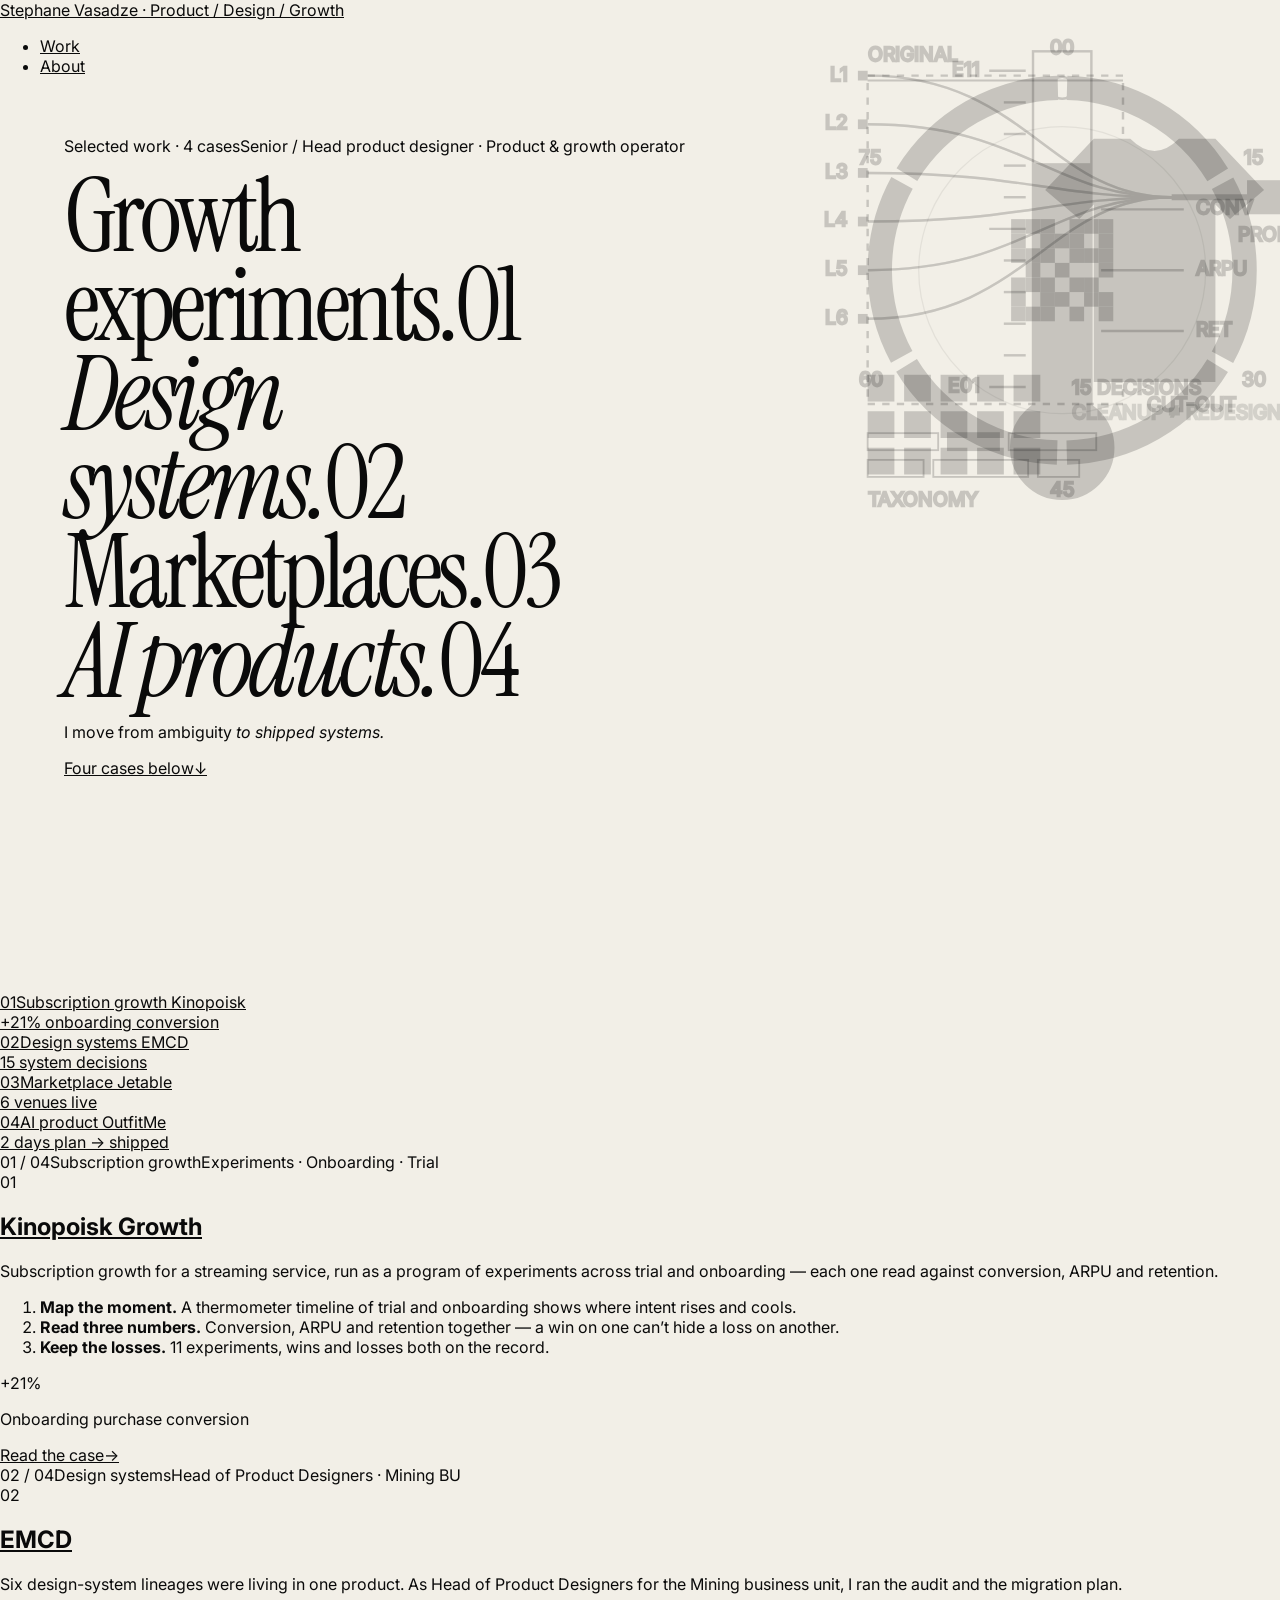
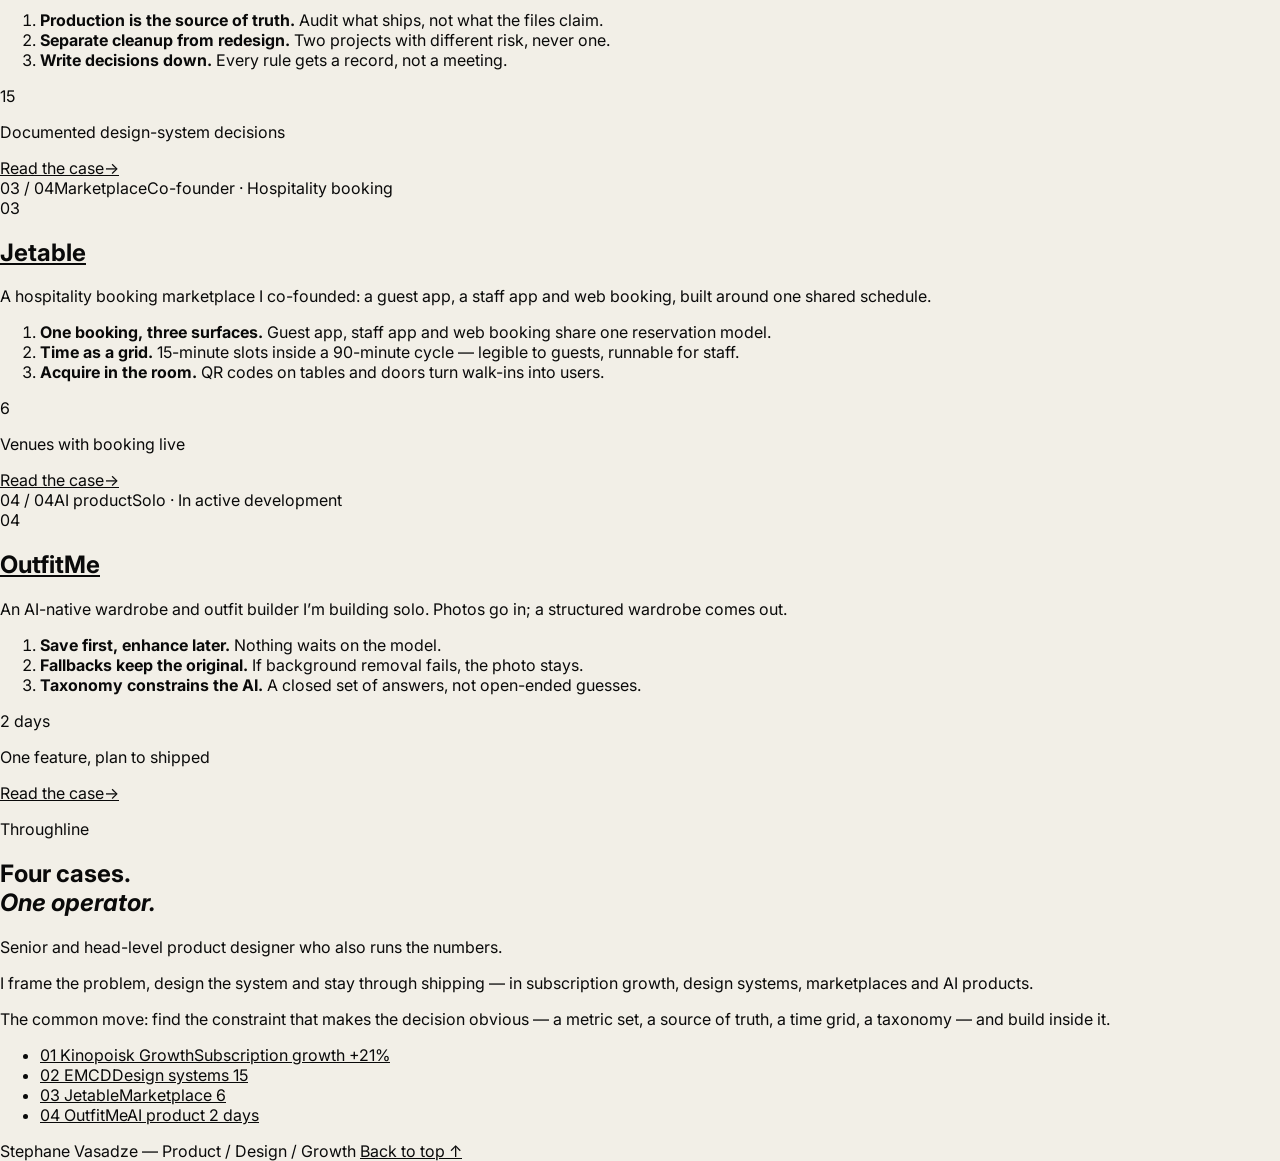
==== index.html @ c45b107f "Launch redesigned portfolio" ====
<!doctype html>
<html lang="en">
<head>
<meta charset="utf-8">
<meta name="viewport" content="width=device-width, initial-scale=1">
<title>Stephane Vasadze — Product / Design / Growth</title>
<meta name="description" content="Senior product designer and product/growth operator. Growth experiments, design systems, marketplaces and AI products.">
<meta name="theme-color" content="#F3EFE6">
<meta property="og:title" content="Stephane Vasadze — Product / Design / Growth">
<meta property="og:description" content="Senior product designer and product/growth operator. Growth experiments, design systems, marketplaces and AI products.">
<meta property="og:type" content="website">
<link rel="preconnect" href="https://fonts.googleapis.com">
<link rel="preconnect" href="https://fonts.gstatic.com" crossorigin>
<link rel="stylesheet" href="https://fonts.googleapis.com/css2?family=IBM+Plex+Mono:wght@400;500&family=Instrument+Serif:ital@0;1&family=Inter:wght@400;500;600&display=swap">
<link rel="stylesheet" href="styles.css">
<link rel="icon" href="data:image/svg+xml,%3Csvg xmlns='http://www.w3.org/2000/svg' viewBox='0 0 4 1'%3E%3Crect width='1' height='1' fill='%231D3AE8'/%3E%3Crect x='1' width='1' height='1' fill='%23C6FF3D'/%3E%3Crect x='2' width='1' height='1' fill='%23FF5A1F'/%3E%3Crect x='3' width='1' height='1' fill='%236B3BFF'/%3E%3C/svg%3E">
<script src="script.js" defer></script>
</head>
<body id="top">
<a class="skip" href="#main">Skip to content</a>
<header class="site-head">
  <div class="inner">
    <a class="site-head__name" href="index.html">Stephane Vasadze <span>· Product / Design / Growth</span></a>
    <nav aria-label="Primary">
      <ul>
        <li><a href="#work">Work</a></li>
        <li><a href="#about">About</a></li>
      </ul>
    </nav>
  </div>
</header>
<main id="main">
<section class="hero" aria-labelledby="manifesto">
  <div class="inner">
    <p class="hero__kicker mono"><span>Selected work · 4 cases</span><span>Senior / Head product designer · Product &amp; growth operator</span></p>
    <h1 class="manifesto" id="manifesto">
    <span>Growth experiments.<span class="m-idx t-kp" aria-hidden="true"><i class="sw"></i>01</span></span>
    <span><em>Design systems.</em><span class="m-idx t-emcd" aria-hidden="true"><i class="sw"></i>02</span></span>
    <span>Marketplaces.<span class="m-idx t-jet" aria-hidden="true"><i class="sw"></i>03</span></span>
    <span><em>AI products.</em><span class="m-idx t-om" aria-hidden="true"><i class="sw"></i>04</span></span>
    </h1>
    <div class="hero__foot">
      <p class="hero__support">I move from ambiguity <em>to shipped systems.</em></p>
      <a class="hero__jump mono" href="#work"><span>Four cases below</span><span class="arrow" aria-hidden="true">↓</span></a>
    </div>
  </div>
</section>

<nav class="strip" id="work" aria-label="Case index">
  <a class="t-kp" href="#kinopoisk-growth">
    <span class="strip__top mono"><span>01</span><span>Subscription growth</span></span>
    <span><span class="strip__name">Kinopoisk</span><span class="strip__out mono" style="display:block">+21% onboarding conversion</span></span>
  </a>
  <a class="t-emcd" href="#emcd">
    <span class="strip__top mono"><span>02</span><span>Design systems</span></span>
    <span><span class="strip__name">EMCD</span><span class="strip__out mono" style="display:block">15 system decisions</span></span>
  </a>
  <a class="t-jet" href="#jetable">
    <span class="strip__top mono"><span>03</span><span>Marketplace</span></span>
    <span><span class="strip__name">Jetable</span><span class="strip__out mono" style="display:block">6 venues live</span></span>
  </a>
  <a class="t-om" href="#outfitme">
    <span class="strip__top mono"><span>04</span><span>AI product</span></span>
    <span><span class="strip__name">OutfitMe</span><span class="strip__out mono" style="display:block">2 days plan → shipped</span></span>
  </a>
</nav>

<section class="chapter t-kp" id="kinopoisk-growth" aria-labelledby="kinopoisk-growth-title">
  <div class="inner">
    <div class="chapter__bar mono"><span>01 / 04</span><span>Subscription growth</span><span>Experiments · Onboarding · Trial</span></div>
    <div class="chapter__lead" data-reveal>
      <span class="chapter__index" aria-hidden="true">01</span>
      <h2 class="chapter__title" id="kinopoisk-growth-title"><a href="work/kinopoisk-growth/index.html">Kinopoisk Growth</a></h2>
      <p class="chapter__context">Subscription growth for a streaming service, run as a program of experiments across trial and onboarding — each one read against conversion, ARPU and retention.</p>
    </div>
    <div class="chapter__motif" data-motif>
<svg class="motif" viewBox="0 0 400 400" fill="none" stroke="currentColor" stroke-width="2" aria-hidden="true" focusable="false">
  <rect class="kp-level anim" x="176" y="112" width="48" height="200" fill="currentColor" stroke="none"/>
  <rect x="176" y="20" width="48" height="292"/>
  <circle cx="200" cy="346" r="42" fill="currentColor"/>
  <g><line x1="140" y1="296" x2="170" y2="296"/><line x1="152" y1="270" x2="170" y2="270"/><line x1="152" y1="244" x2="170" y2="244"/><line x1="152" y1="218" x2="170" y2="218"/><line x1="152" y1="192" x2="170" y2="192"/><line x1="140" y1="166" x2="170" y2="166"/><line x1="152" y1="140" x2="170" y2="140"/><line x1="152" y1="114" x2="170" y2="114"/><line x1="152" y1="88" x2="170" y2="88"/><line x1="152" y1="62" x2="170" y2="62"/><line x1="140" y1="36" x2="170" y2="36"/></g>
  <text x="132" y="300" text-anchor="end">E01</text>
  <text x="132" y="40" text-anchor="end">E11</text>
  <line x1="232" y1="150" x2="300" y2="150"/><text x="310" y="154">CONV</text>
  <line x1="232" y1="200" x2="300" y2="200"/><text x="310" y="204">ARPU</text>
  <line x1="232" y1="250" x2="300" y2="250"/><text x="310" y="254">RET</text>
</svg>
    </div>
    <ol class="chapter__principles" data-reveal aria-label="Decision principles">
          <li><span><strong>Map the moment.</strong> A thermometer timeline of trial and onboarding shows where intent rises and cools.</span></li>
          <li><span><strong>Read three numbers.</strong> Conversion, ARPU and retention together — a win on one can’t hide a loss on another.</span></li>
          <li><span><strong>Keep the losses.</strong> 11 experiments, wins and losses both on the record.</span></li>
    </ol>
    <div class="chapter__outcome" data-reveal>
      <p class="chapter__figure">+21%</p>
      <p class="chapter__figure-label mono">Onboarding purchase conversion</p>
      <a class="chapter__link" href="work/kinopoisk-growth/index.html" aria-label="Read the Kinopoisk Growth case"><span>Read the case</span><span class="arrow" aria-hidden="true">→</span></a>
    </div>
  </div>
</section>
<section class="chapter t-emcd chapter--flip" id="emcd" aria-labelledby="emcd-title">
  <div class="inner">
    <div class="chapter__bar mono"><span>02 / 04</span><span>Design systems</span><span>Head of Product Designers · Mining BU</span></div>
    <div class="chapter__lead" data-reveal>
      <span class="chapter__index" aria-hidden="true">02</span>
      <h2 class="chapter__title" id="emcd-title"><a href="work/emcd/index.html">EMCD</a></h2>
      <p class="chapter__context">Six design-system lineages were living in one product. As Head of Product Designers for the Mining business unit, I ran the audit and the migration plan.</p>
    </div>
    <div class="chapter__motif" data-motif>
<svg class="motif" viewBox="0 0 400 400" fill="none" stroke="currentColor" stroke-width="2" aria-hidden="true" focusable="false">
  <path d="M40 40 C 170 40, 190 140, 290 140" stroke-opacity="0.35"/><path d="M40 80 C 170 80, 190 140, 290 140" stroke-opacity="0.35"/><path d="M40 120 C 170 120, 190 140, 290 140" stroke-opacity="0.35"/><path d="M40 160 C 170 160, 190 140, 290 140" stroke-opacity="0.35"/><path d="M40 200 C 170 200, 190 140, 290 140" stroke-opacity="0.35"/><path d="M40 240 C 170 240, 190 140, 290 140" stroke-opacity="0.35"/>
  <path class="emcd-flow anim" d="M40 40 C 170 40, 190 140, 290 140"/><path class="emcd-flow anim" d="M40 80 C 170 80, 190 140, 290 140"/><path class="emcd-flow anim" d="M40 120 C 170 120, 190 140, 290 140"/><path class="emcd-flow anim" d="M40 160 C 170 160, 190 140, 290 140"/><path class="emcd-flow anim" d="M40 200 C 170 200, 190 140, 290 140"/><path class="emcd-flow anim" d="M40 240 C 170 240, 190 140, 290 140"/>
  <rect x="32" y="36" width="8" height="8" fill="currentColor" stroke="none"/><text x="24" y="44" text-anchor="end">L1</text><rect x="32" y="76" width="8" height="8" fill="currentColor" stroke="none"/><text x="24" y="84" text-anchor="end">L2</text><rect x="32" y="116" width="8" height="8" fill="currentColor" stroke="none"/><text x="24" y="124" text-anchor="end">L3</text><rect x="32" y="156" width="8" height="8" fill="currentColor" stroke="none"/><text x="24" y="164" text-anchor="end">L4</text><rect x="32" y="196" width="8" height="8" fill="currentColor" stroke="none"/><text x="24" y="204" text-anchor="end">L5</text><rect x="32" y="236" width="8" height="8" fill="currentColor" stroke="none"/><text x="24" y="244" text-anchor="end">L6</text>
  <line x1="290" y1="140" x2="352" y2="140" stroke-width="5"/>
  <rect x="352" y="126" width="28" height="28" fill="currentColor" stroke="none"/>
  <text x="366" y="176" text-anchor="middle">PROD</text>
  <g><rect x="40" y="286" width="22" height="22" fill="currentColor" stroke="none"/><rect x="70" y="286" width="22" height="22" fill="currentColor" stroke="none"/><rect x="100" y="286" width="22" height="22" fill="currentColor" stroke="none"/><rect x="130" y="286" width="22" height="22" fill="currentColor" stroke="none"/><rect x="160" y="286" width="22" height="22" fill="currentColor" stroke="none"/><rect x="40" y="316" width="22" height="22" fill="currentColor" stroke="none"/><rect x="70" y="316" width="22" height="22" fill="currentColor" stroke="none"/><rect x="100" y="316" width="22" height="22" fill="currentColor" stroke="none"/><rect x="130" y="316" width="22" height="22" fill="currentColor" stroke="none"/><rect x="160" y="316" width="22" height="22" fill="currentColor" stroke="none"/><rect x="40" y="346" width="22" height="22" fill="currentColor" stroke="none"/><rect x="70" y="346" width="22" height="22" fill="currentColor" stroke="none"/><rect x="100" y="346" width="22" height="22" fill="currentColor" stroke="none"/><rect x="130" y="346" width="22" height="22" fill="currentColor" stroke="none"/><rect x="160" y="346" width="22" height="22" fill="currentColor" stroke="none"/></g>
  <text x="208" y="302">15 DECISIONS</text>
  <text x="208" y="322" opacity="0.7">CLEANUP ≠ REDESIGN</text>
</svg>
    </div>
    <ol class="chapter__principles" data-reveal aria-label="Decision principles">
          <li><span><strong>Production is the source of truth.</strong> Audit what ships, not what the files claim.</span></li>
          <li><span><strong>Separate cleanup from redesign.</strong> Two projects with different risk, never one.</span></li>
          <li><span><strong>Write decisions down.</strong> Every rule gets a record, not a meeting.</span></li>
    </ol>
    <div class="chapter__outcome" data-reveal>
      <p class="chapter__figure">15</p>
      <p class="chapter__figure-label mono">Documented design-system decisions</p>
      <a class="chapter__link" href="work/emcd/index.html" aria-label="Read the EMCD case"><span>Read the case</span><span class="arrow" aria-hidden="true">→</span></a>
    </div>
  </div>
</section>
<section class="chapter t-jet" id="jetable" aria-labelledby="jetable-title">
  <div class="inner">
    <div class="chapter__bar mono"><span>03 / 04</span><span>Marketplace</span><span>Co-founder · Hospitality booking</span></div>
    <div class="chapter__lead" data-reveal>
      <span class="chapter__index" aria-hidden="true">03</span>
      <h2 class="chapter__title" id="jetable-title"><a href="work/jetable/index.html">Jetable</a></h2>
      <p class="chapter__context">A hospitality booking marketplace I co-founded: a guest app, a staff app and web booking, built around one shared schedule.</p>
    </div>
    <div class="chapter__motif" data-motif>
<svg class="motif" viewBox="0 0 400 400" fill="none" stroke="currentColor" stroke-width="2" aria-hidden="true" focusable="false">
  <circle cx="200" cy="200" r="150" stroke-width="20" stroke-dasharray="149.08 8" stroke-dashoffset="-4" transform="rotate(-90 200 200)"/>
  <circle cx="200" cy="200" r="118" stroke-opacity="0.35" stroke-width="1"/>
  <text x="200.0" y="22.0" text-anchor="middle">00</text><text x="357.6" y="113.0" text-anchor="middle">15</text><text x="357.6" y="295.0" text-anchor="middle">30</text><text x="200.0" y="386.0" text-anchor="middle">45</text><text x="42.4" y="295.0" text-anchor="middle">60</text><text x="42.4" y="113.0" text-anchor="middle">75</text>
  <g fill="currentColor" stroke="none"><rect x="158" y="158" width="12" height="12"/><rect x="170" y="158" width="12" height="12"/><rect x="182" y="158" width="12" height="12"/><rect x="206" y="158" width="12" height="12"/><rect x="218" y="158" width="12" height="12"/><rect x="230" y="158" width="12" height="12"/><rect x="158" y="170" width="12" height="12"/><rect x="182" y="170" width="12" height="12"/><rect x="194" y="170" width="12" height="12"/><rect x="206" y="170" width="12" height="12"/><rect x="230" y="170" width="12" height="12"/><rect x="158" y="182" width="12" height="12"/><rect x="170" y="182" width="12" height="12"/><rect x="182" y="182" width="12" height="12"/><rect x="206" y="182" width="12" height="12"/><rect x="218" y="182" width="12" height="12"/><rect x="230" y="182" width="12" height="12"/><rect x="170" y="194" width="12" height="12"/><rect x="194" y="194" width="12" height="12"/><rect x="230" y="194" width="12" height="12"/><rect x="158" y="206" width="12" height="12"/><rect x="170" y="206" width="12" height="12"/><rect x="182" y="206" width="12" height="12"/><rect x="206" y="206" width="12" height="12"/><rect x="218" y="206" width="12" height="12"/><rect x="158" y="218" width="12" height="12"/><rect x="182" y="218" width="12" height="12"/><rect x="194" y="218" width="12" height="12"/><rect x="218" y="218" width="12" height="12"/><rect x="230" y="218" width="12" height="12"/><rect x="158" y="230" width="12" height="12"/><rect x="170" y="230" width="12" height="12"/><rect x="182" y="230" width="12" height="12"/><rect x="206" y="230" width="12" height="12"/><rect x="230" y="230" width="12" height="12"/></g>
  <g class="jet-orbit anim"><circle cx="200" cy="50" r="9" class="paper-fill" stroke="currentColor" stroke-width="2"/></g>
</svg>
    </div>
    <ol class="chapter__principles" data-reveal aria-label="Decision principles">
          <li><span><strong>One booking, three surfaces.</strong> Guest app, staff app and web booking share one reservation model.</span></li>
          <li><span><strong>Time as a grid.</strong> 15-minute slots inside a 90-minute cycle — legible to guests, runnable for staff.</span></li>
          <li><span><strong>Acquire in the room.</strong> QR codes on tables and doors turn walk-ins into users.</span></li>
    </ol>
    <div class="chapter__outcome" data-reveal>
      <p class="chapter__figure">6</p>
      <p class="chapter__figure-label mono">Venues with booking live</p>
      <a class="chapter__link" href="work/jetable/index.html" aria-label="Read the Jetable case"><span>Read the case</span><span class="arrow" aria-hidden="true">→</span></a>
    </div>
  </div>
</section>
<section class="chapter t-om chapter--flip" id="outfitme" aria-labelledby="outfitme-title">
  <div class="inner">
    <div class="chapter__bar mono"><span>04 / 04</span><span>AI product</span><span>Solo · In active development</span></div>
    <div class="chapter__lead" data-reveal>
      <span class="chapter__index" aria-hidden="true">04</span>
      <h2 class="chapter__title" id="outfitme-title"><a href="work/outfitme/index.html">OutfitMe</a></h2>
      <p class="chapter__context">An AI-native wardrobe and outfit builder I’m building solo. Photos go in; a structured wardrobe comes out.</p>
    </div>
    <div class="chapter__motif" data-motif>
<svg class="motif" viewBox="0 0 400 400" fill="none" stroke="currentColor" stroke-width="2" aria-hidden="true" focusable="false">
  <text x="40" y="28">ORIGINAL</text>
  <rect x="40" y="40" width="210" height="270" stroke-dasharray="6 6"/>
  <line class="om-scan anim" x1="40" y1="44" x2="250" y2="44" stroke-width="1.5"/>
  <path d="M40 0 L70 0 Q90 20 110 0 L140 0 L180 42 L152 66 L140 54 L140 200 L40 200 L40 54 L28 66 L0 42 Z" transform="translate(186 92)" fill="currentColor" stroke="none"/>
  <text x="270" y="316">CUT-OUT</text>
  <g stroke-width="1.5">
    <rect x="40" y="334" width="58" height="14"/><rect x="106" y="334" width="42" height="14" fill="currentColor"/><rect x="156" y="334" width="72" height="14"/>
    <rect x="40" y="356" width="46" height="14"/><rect x="94" y="356" width="78" height="14"/><rect x="180" y="356" width="34" height="14"/>
  </g>
  <text x="40" y="394">TAXONOMY</text>
</svg>
    </div>
    <ol class="chapter__principles" data-reveal aria-label="Decision principles">
          <li><span><strong>Save first, enhance later.</strong> Nothing waits on the model.</span></li>
          <li><span><strong>Fallbacks keep the original.</strong> If background removal fails, the photo stays.</span></li>
          <li><span><strong>Taxonomy constrains the AI.</strong> A closed set of answers, not open-ended guesses.</span></li>
    </ol>
    <div class="chapter__outcome" data-reveal>
      <p class="chapter__figure">2 days</p>
      <p class="chapter__figure-label mono">One feature, plan to shipped</p>
      <a class="chapter__link" href="work/outfitme/index.html" aria-label="Read the OutfitMe case"><span>Read the case</span><span class="arrow" aria-hidden="true">→</span></a>
    </div>
  </div>
</section>

<section class="closing" id="about" aria-labelledby="closing-title">
  <div class="inner">
    <p class="closing__kicker mono">Throughline</p>
    <h2 class="closing__title" id="closing-title" data-reveal>Four cases.<br><em>One operator.</em></h2>
    <div class="closing__text" data-reveal>
      <p class="lead-in">Senior and head-level product designer who also runs the numbers.</p>
      <p>I frame the problem, design the system and stay through shipping — in subscription growth, design systems, marketplaces and AI products.</p>
      <p>The common move: find the constraint that makes the decision obvious — a metric set, a source of truth, a time grid, a taxonomy — and build inside it.</p>
    </div>
    <ul class="closing__list" data-reveal aria-label="All cases">
      <li><a href="work/kinopoisk-growth/index.html">
        <span class="num mono">01</span>
        <span><span class="name t-kp"><i class="sw" aria-hidden="true"></i><span>Kinopoisk Growth</span></span><span class="kind mono">Subscription growth</span></span>
        <span class="res">+21%</span>
      </a></li>
      <li><a href="work/emcd/index.html">
        <span class="num mono">02</span>
        <span><span class="name t-emcd"><i class="sw" aria-hidden="true"></i><span>EMCD</span></span><span class="kind mono">Design systems</span></span>
        <span class="res">15</span>
      </a></li>
      <li><a href="work/jetable/index.html">
        <span class="num mono">03</span>
        <span><span class="name t-jet"><i class="sw" aria-hidden="true"></i><span>Jetable</span></span><span class="kind mono">Marketplace</span></span>
        <span class="res">6</span>
      </a></li>
      <li><a href="work/outfitme/index.html">
        <span class="num mono">04</span>
        <span><span class="name t-om"><i class="sw" aria-hidden="true"></i><span>OutfitMe</span></span><span class="kind mono">AI product</span></span>
        <span class="res">2 days</span>
      </a></li>
    </ul>
  </div>
</section>
</main>
<footer class="site-foot">
  <div class="inner mono">
    <span>Stephane Vasadze — Product / Design / Growth</span>
    <a href="#top">Back to top ↑</a>
  </div>
</footer>
</body>
</html>
---- styles.css ----
:root{
  --paper:#f2efe7;--ink:#0a0a0a;--mono:"IBM Plex Mono",monospace;--sans:Inter,system-ui,sans-serif;--serif:"Instrument Serif",Georgia,serif;
  --kino:#1d3ae8;--kinoInk:#eef1ff;--emcd:#c6ff3d;--emcdInk:#0d1400;--jet:#ff5a1f;--jetInk:#2a0d00;--out:#6b3bff;--outInk:#f1ebff;
}
*{box-sizing:border-box}
html{scroll-behavior:smooth;background:var(--paper)}
body{margin:0;background:var(--paper);color:var(--ink);font-family:var(--sans);overflow-x:hidden}
a{color:inherit}
.skip{position:fixed;left:12px;top:12px;transform:translateY(-200%);background:#000;color:#fff;padding:12px 16px;z-index:99}
.skip:focus{transform:none}
.hero{min-height:100svh;padding:28px clamp(20px,5vw,76px) 34px;display:flex;flex-direction:column;justify-content:space-between}
.eyebrow,.kicker,.meta,.case-no,.section-label{font:500 12px/1.2 var(--mono);letter-spacing:.08em;text-transform:uppercase}
.hero h1{font:400 clamp(52px,8vw,138px)/.87 var(--serif);letter-spacing:-.045em;max-width:11ch;margin:0}
.hero-sub{font-size:clamp(18px,1.8vw,26px);max-width:28ch;line-height:1.25}
.index-strip{display:grid;grid-template-columns:repeat(4,1fr);border-top:1px solid #111;border-bottom:1px solid #111}
.index-strip a{padding:14px 12px;text-decoration:none;border-right:1px solid #111;transition:transform .2s ease}
.index-strip a:last-child{border-right:0}.index-strip a:hover{transform:translateY(-4px)}
.case-chapter{min-height:92svh;padding:clamp(24px,6vw,84px);position:relative;display:flex;align-items:flex-end;overflow:hidden}
.case-copy{position:relative;z-index:2;max-width:1180px;width:100%}
.case-title{font:400 clamp(48px,7vw,116px)/.9 var(--serif);letter-spacing:-.04em;max-width:13ch;margin:14px 0 22px}
.case-stand{font-size:clamp(18px,1.5vw,24px);line-height:1.4;max-width:42ch;margin:0 0 34px}
.case-grid{display:grid;grid-template-columns:1.35fr .65fr;gap:clamp(24px,5vw,72px);align-items:end}
.decisions{display:grid;gap:14px}.decision{border-top:1px solid currentColor;padding-top:10px}.decision b{display:block;font-size:18px;margin-bottom:4px}.decision span{font-size:15px;line-height:1.45}
.metric{font:400 clamp(72px,11vw,180px)/.8 var(--serif);letter-spacing:-.04em;text-align:right}.metric-label{font:500 12px/1.25 var(--mono);text-transform:uppercase;text-align:right;margin-top:12px}
.chapter-link{display:inline-block;margin-top:34px;font:500 13px/1 var(--mono);text-transform:uppercase;text-decoration:none;border-bottom:1px solid currentColor;padding-bottom:5px}
.kino{background:var(--kino);color:var(--kinoInk)}.emcd{background:var(--emcd);color:var(--emcdInk)}.jetable{background:var(--jet);color:var(--jetInk)}.outfitme{background:var(--out);color:var(--outInk)}
.motif{position:absolute;right:-2vw;top:3vh;width:min(38vw,560px);opacity:.18;pointer-events:none}
.motif svg{width:100%;height:auto;display:block}
.close{min-height:78svh;padding:clamp(28px,7vw,100px);display:flex;flex-direction:column;justify-content:center;gap:28px}
.close h2{font:400 clamp(54px,7vw,112px)/.9 var(--serif);margin:0;max-width:8ch}.close p{font-size:clamp(18px,1.5vw,24px);max-width:36ch;line-height:1.4}
.case-hero{min-height:88svh;padding:clamp(26px,6vw,84px);display:flex;align-items:flex-end;position:relative;overflow:hidden}
.case-hero h1{font:400 clamp(52px,8vw,126px)/.9 var(--serif);letter-spacing:-.04em;max-width:12ch;margin:14px 0 20px}
.case-hero p{font-size:clamp(18px,1.5vw,24px);line-height:1.4;max-width:40ch}.case-hero .metric{margin-top:34px;text-align:left}
.case-main{max-width:1280px;margin:auto;padding:clamp(52px,8vw,110px) clamp(20px,6vw,84px)}
.case-section{padding:clamp(40px,6vw,72px) 0;border-top:1px solid #d0cdc5}
.case-section h2{font:400 clamp(38px,5vw,76px)/.95 var(--serif);margin:8px 0 24px;max-width:12ch}
.case-section p{font-size:clamp(17px,1.25vw,21px);line-height:1.55;max-width:62ch}
.case-decisions{display:grid;grid-template-columns:repeat(2,1fr);gap:26px 48px}.case-decisions article{border-top:1px solid #111;padding-top:14px}
.case-decisions h3{font:400 clamp(24px,2.2vw,34px)/1.05 var(--serif);margin:0 0 10px}.case-decisions p{font-size:16px}
.evidence{min-height:360px;border:1px solid #bdb9af;display:grid;place-items:center;position:relative;overflow:hidden;background:#ece9df}
.evidence svg{width:min(72%,720px);height:auto}.evidence-caption{font:500 11px/1.3 var(--mono);text-transform:uppercase;position:absolute;left:14px;bottom:12px}
.next-case{display:block;padding:clamp(56px,10vw,110px) clamp(22px,6vw,84px);text-decoration:none}.next-case span{font:500 12px var(--mono);text-transform:uppercase}.next-case strong{display:block;font:400 clamp(46px,7vw,100px)/.9 var(--serif);margin-top:14px}
.reveal{opacity:1;transform:none}.js .reveal{opacity:0;transform:translateY(18px);transition:opacity .55s ease,transform .55s ease}.js .reveal.is-in{opacity:1;transform:none}
a:focus-visible,button:focus-visible{outline:3px solid currentColor;outline-offset:4px}
@media(max-width:767px){
  .hero{min-height:92svh}.hero h1{font-size:clamp(52px,16vw,82px)}
  .index-strip{grid-template-columns:1fr 1fr}.index-strip a:nth-child(2){border-right:0}
  .case-chapter{min-height:auto;padding:72px 20px 48px;align-items:flex-start}
  .case-title{font-size:clamp(46px,14vw,70px)}.case-grid{grid-template-columns:1fr}.metric,.metric-label{text-align:left}
  .motif{position:relative;right:auto;top:auto;width:70vw;height:120px;opacity:.13;margin-left:auto;margin-bottom:18px}.motif svg{max-height:140px}
  .case-decisions{grid-template-columns:1fr}.case-hero{min-height:80svh;padding:54px 20px 34px}.case-hero h1{font-size:clamp(48px,15vw,76px)}
}
@media(prefers-reduced-motion:reduce){html{scroll-behavior:auto}.js .reveal{opacity:1;transform:none;transition:none}.index-strip a{transition:none}}
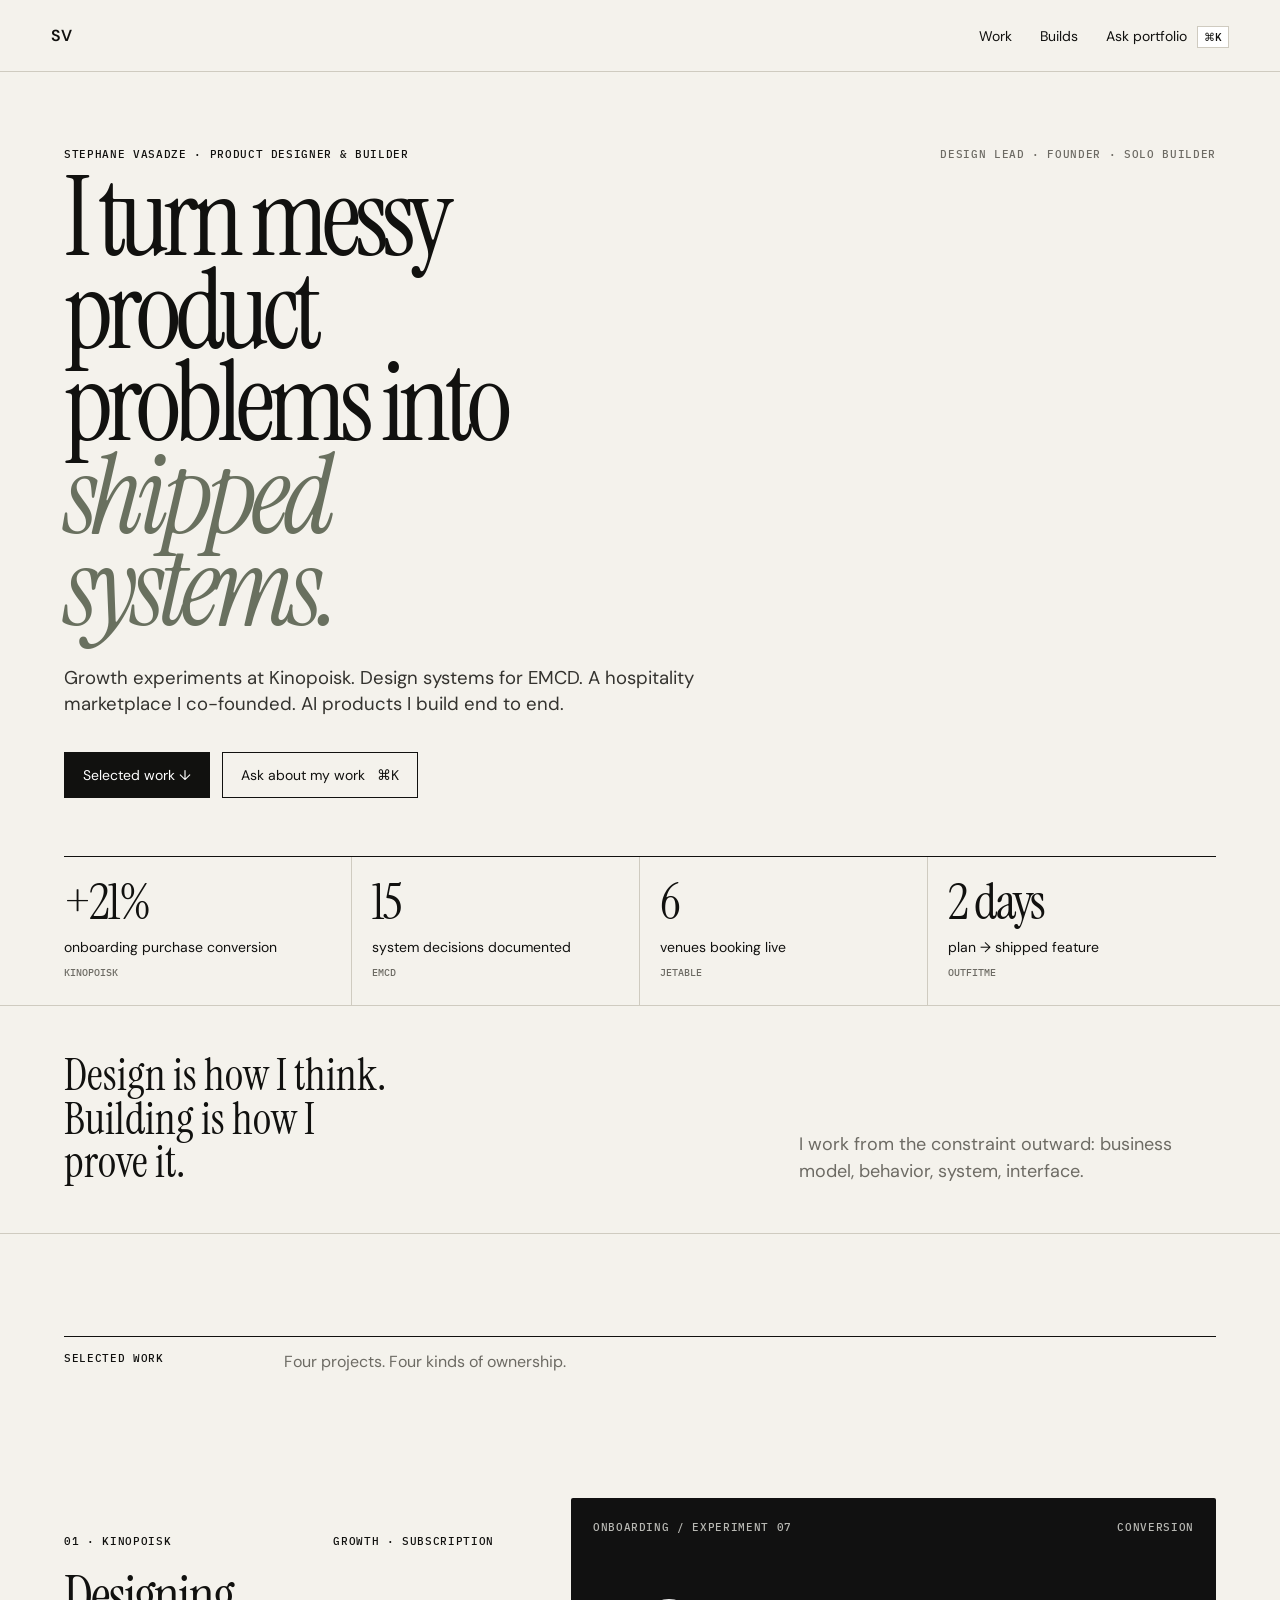
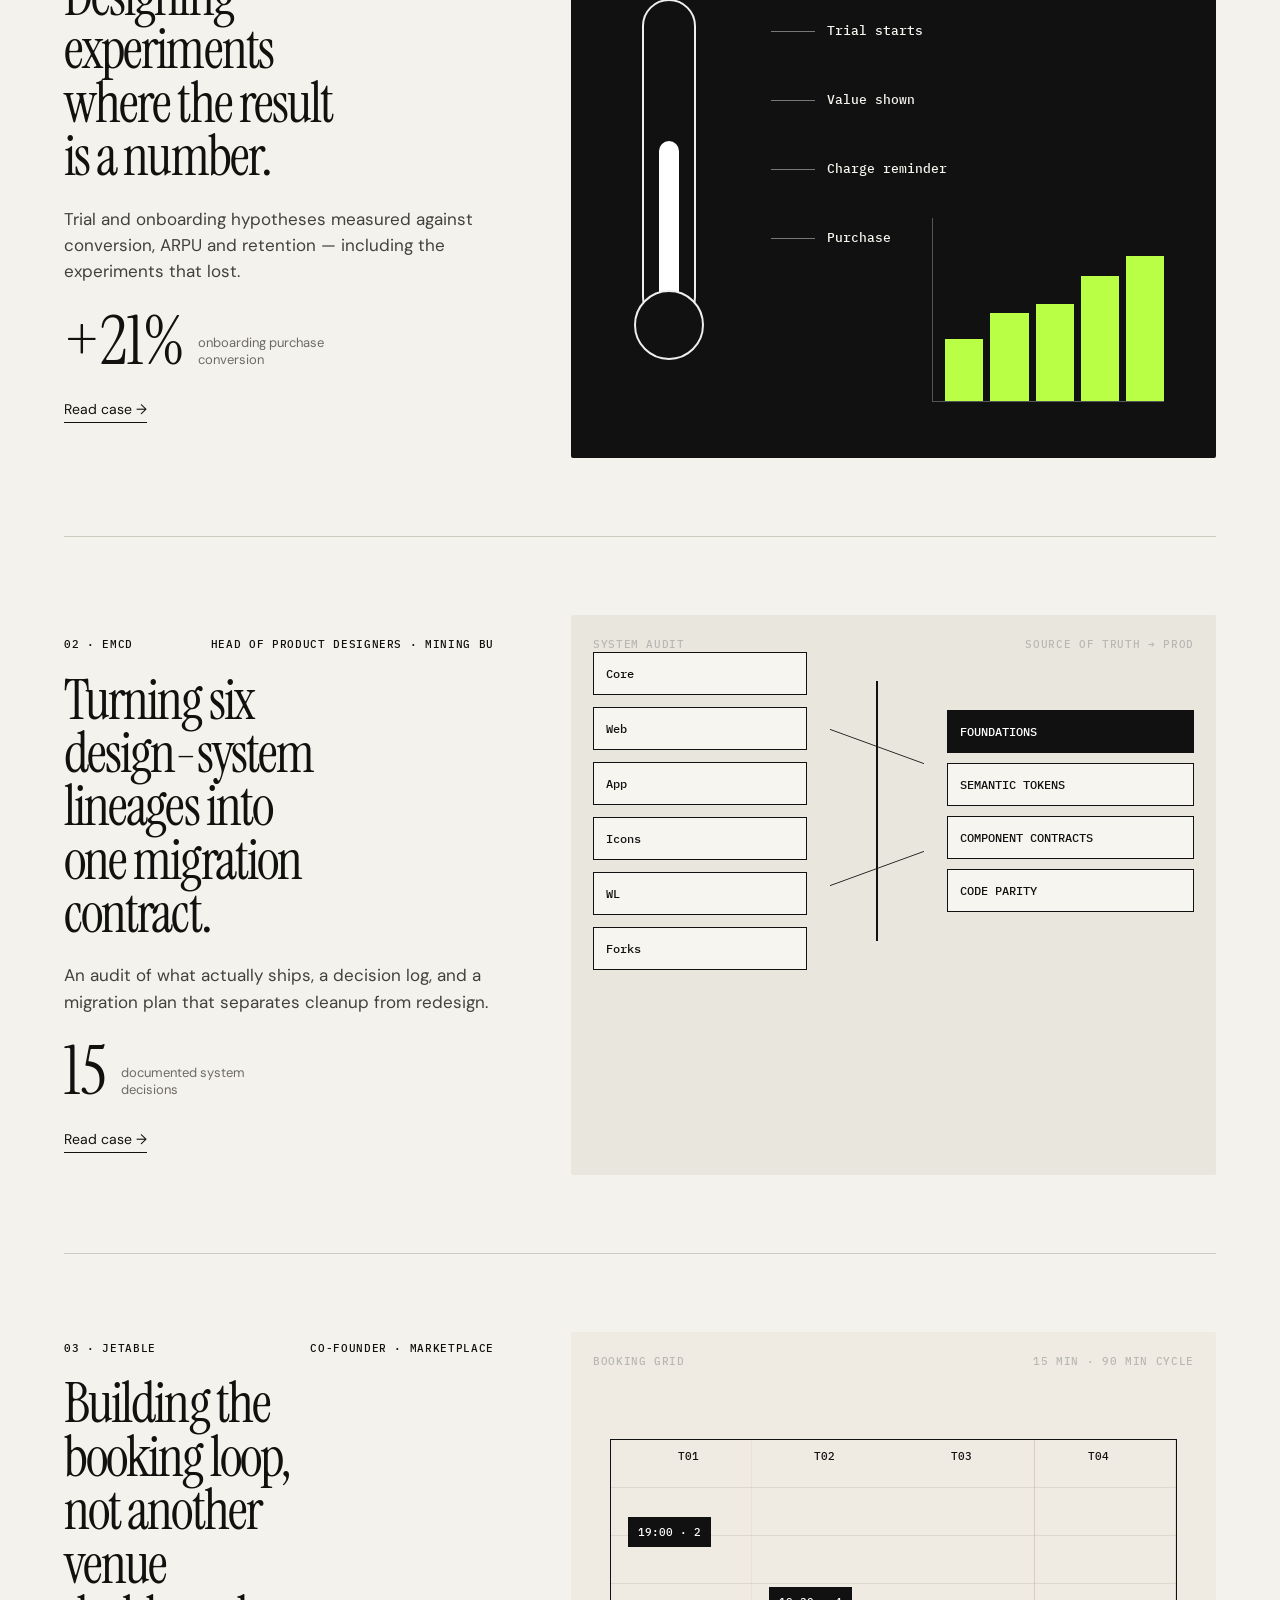
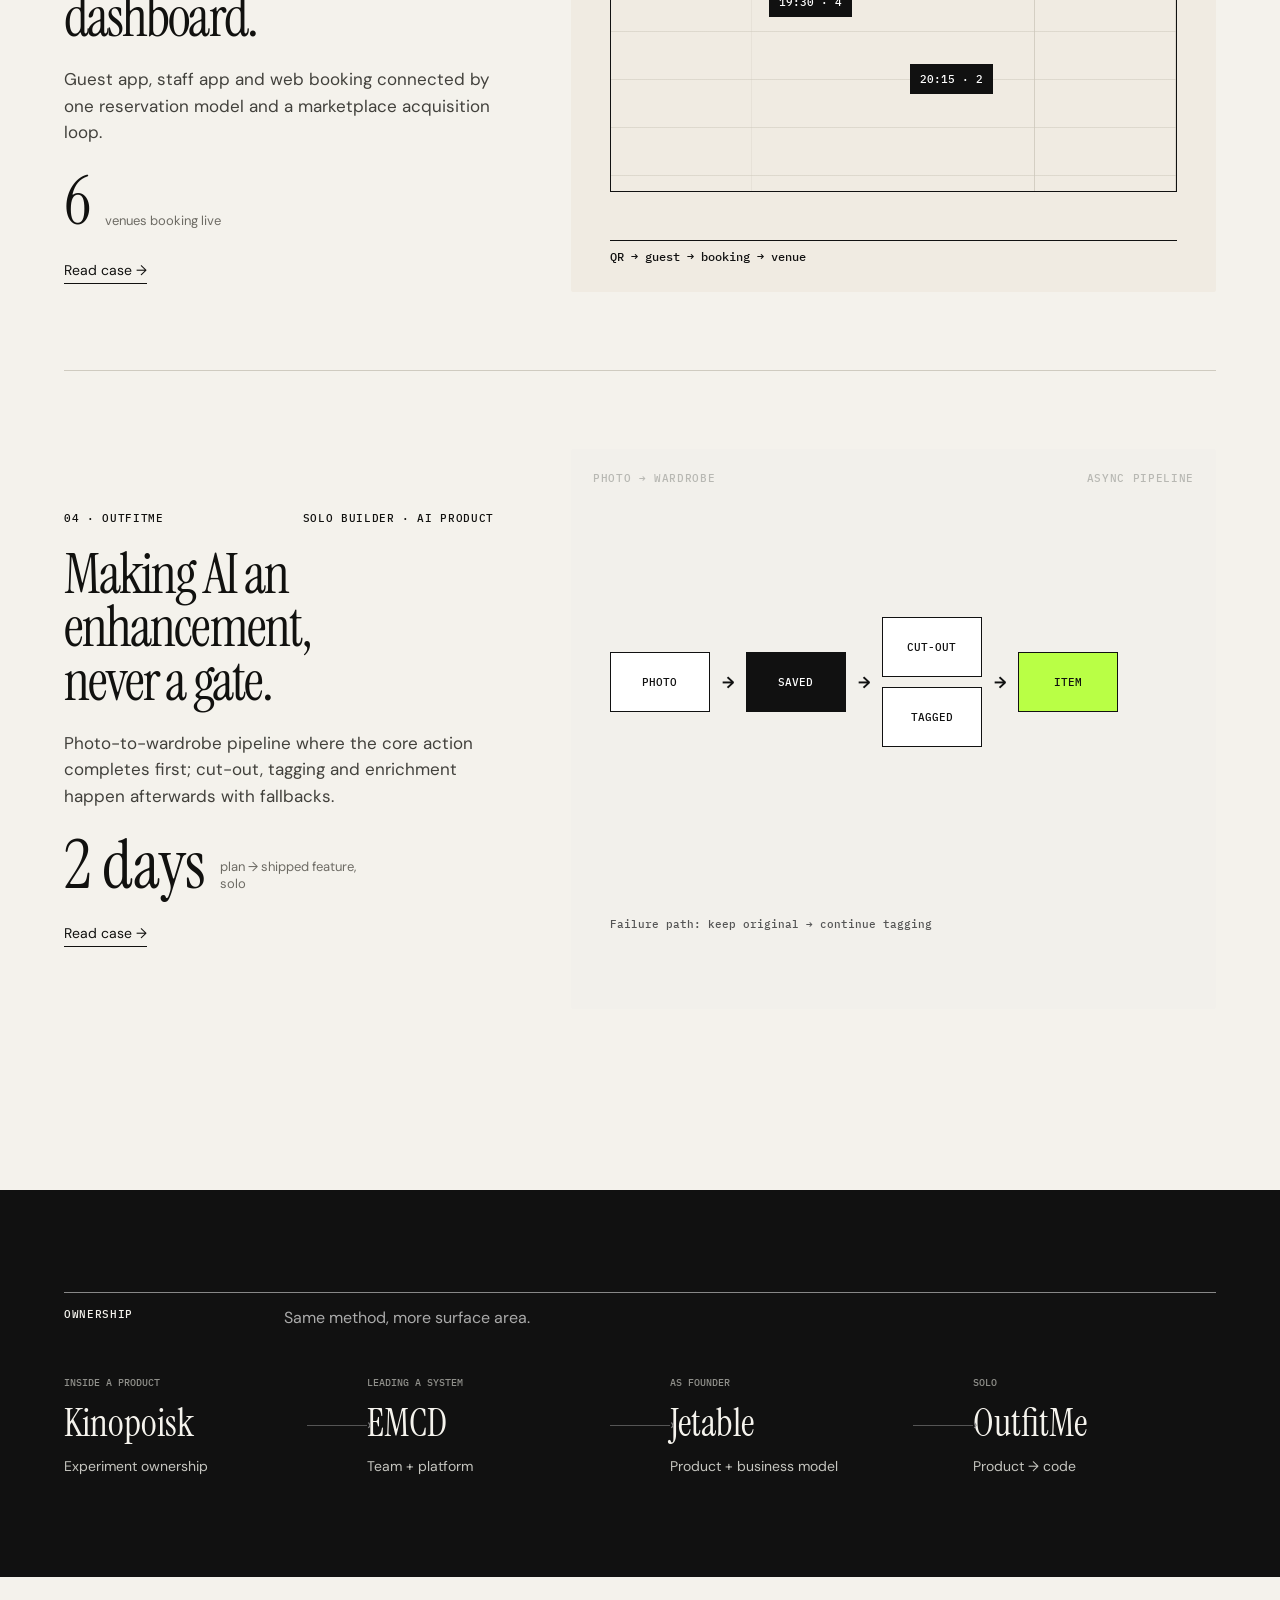
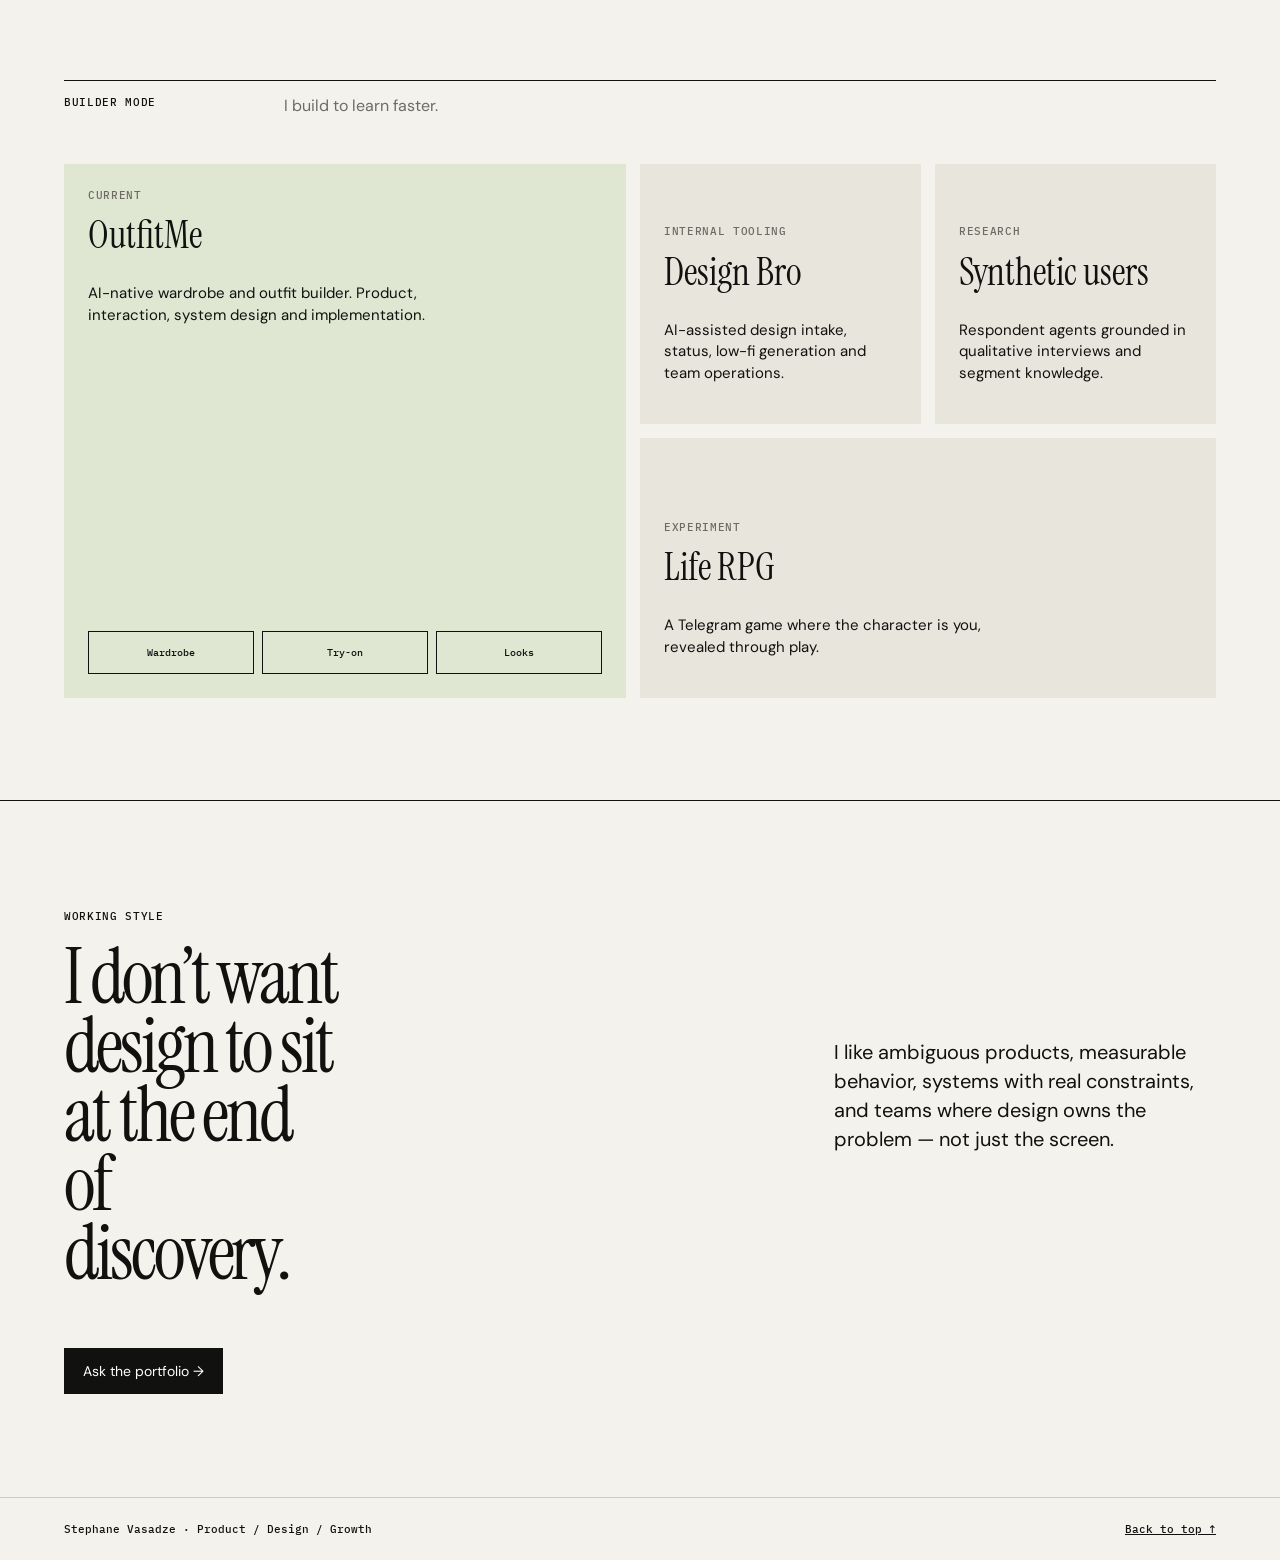
==== commit 8378f90e: "Redesign around operator proof and interactive portfolio" ====
--- a/index.html
+++ b/index.html
@@ -1,239 +1,40 @@
 <!doctype html>
 <html lang="en">
 <head>
-<meta charset="utf-8">
-<meta name="viewport" content="width=device-width, initial-scale=1">
-<title>Stephane Vasadze — Product / Design / Growth</title>
-<meta name="description" content="Senior product designer and product/growth operator. Growth experiments, design systems, marketplaces and AI products.">
-<meta name="theme-color" content="#F3EFE6">
-<meta property="og:title" content="Stephane Vasadze — Product / Design / Growth">
-<meta property="og:description" content="Senior product designer and product/growth operator. Growth experiments, design systems, marketplaces and AI products.">
-<meta property="og:type" content="website">
-<link rel="preconnect" href="https://fonts.googleapis.com">
-<link rel="preconnect" href="https://fonts.gstatic.com" crossorigin>
-<link rel="stylesheet" href="https://fonts.googleapis.com/css2?family=IBM+Plex+Mono:wght@400;500&family=Instrument+Serif:ital@0;1&family=Inter:wght@400;500;600&display=swap">
-<link rel="stylesheet" href="styles.css">
-<link rel="icon" href="data:image/svg+xml,%3Csvg xmlns='http://www.w3.org/2000/svg' viewBox='0 0 4 1'%3E%3Crect width='1' height='1' fill='%231D3AE8'/%3E%3Crect x='1' width='1' height='1' fill='%23C6FF3D'/%3E%3Crect x='2' width='1' height='1' fill='%23FF5A1F'/%3E%3Crect x='3' width='1' height='1' fill='%236B3BFF'/%3E%3C/svg%3E">
-<script src="script.js" defer></script>
-</head>
-<body id="top">
-<a class="skip" href="#main">Skip to content</a>
-<header class="site-head">
-  <div class="inner">
-    <a class="site-head__name" href="index.html">Stephane Vasadze <span>· Product / Design / Growth</span></a>
-    <nav aria-label="Primary">
-      <ul>
-        <li><a href="#work">Work</a></li>
-        <li><a href="#about">About</a></li>
-      </ul>
-    </nav>
-  </div>
-</header>
-<main id="main">
-<section class="hero" aria-labelledby="manifesto">
-  <div class="inner">
-    <p class="hero__kicker mono"><span>Selected work · 4 cases</span><span>Senior / Head product designer · Product &amp; growth operator</span></p>
-    <h1 class="manifesto" id="manifesto">
-    <span>Growth experiments.<span class="m-idx t-kp" aria-hidden="true"><i class="sw"></i>01</span></span>
-    <span><em>Design systems.</em><span class="m-idx t-emcd" aria-hidden="true"><i class="sw"></i>02</span></span>
-    <span>Marketplaces.<span class="m-idx t-jet" aria-hidden="true"><i class="sw"></i>03</span></span>
-    <span><em>AI products.</em><span class="m-idx t-om" aria-hidden="true"><i class="sw"></i>04</span></span>
-    </h1>
-    <div class="hero__foot">
-      <p class="hero__support">I move from ambiguity <em>to shipped systems.</em></p>
-      <a class="hero__jump mono" href="#work"><span>Four cases below</span><span class="arrow" aria-hidden="true">↓</span></a>
-    </div>
-  </div>
-</section>
-
-<nav class="strip" id="work" aria-label="Case index">
-  <a class="t-kp" href="#kinopoisk-growth">
-    <span class="strip__top mono"><span>01</span><span>Subscription growth</span></span>
-    <span><span class="strip__name">Kinopoisk</span><span class="strip__out mono" style="display:block">+21% onboarding conversion</span></span>
-  </a>
-  <a class="t-emcd" href="#emcd">
-    <span class="strip__top mono"><span>02</span><span>Design systems</span></span>
-    <span><span class="strip__name">EMCD</span><span class="strip__out mono" style="display:block">15 system decisions</span></span>
-  </a>
-  <a class="t-jet" href="#jetable">
-    <span class="strip__top mono"><span>03</span><span>Marketplace</span></span>
-    <span><span class="strip__name">Jetable</span><span class="strip__out mono" style="display:block">6 venues live</span></span>
-  </a>
-  <a class="t-om" href="#outfitme">
-    <span class="strip__top mono"><span>04</span><span>AI product</span></span>
-    <span><span class="strip__name">OutfitMe</span><span class="strip__out mono" style="display:block">2 days plan → shipped</span></span>
-  </a>
-</nav>
-
-<section class="chapter t-kp" id="kinopoisk-growth" aria-labelledby="kinopoisk-growth-title">
-  <div class="inner">
-    <div class="chapter__bar mono"><span>01 / 04</span><span>Subscription growth</span><span>Experiments · Onboarding · Trial</span></div>
-    <div class="chapter__lead" data-reveal>
-      <span class="chapter__index" aria-hidden="true">01</span>
-      <h2 class="chapter__title" id="kinopoisk-growth-title"><a href="work/kinopoisk-growth/index.html">Kinopoisk Growth</a></h2>
-      <p class="chapter__context">Subscription growth for a streaming service, run as a program of experiments across trial and onboarding — each one read against conversion, ARPU and retention.</p>
-    </div>
-    <div class="chapter__motif" data-motif>
-<svg class="motif" viewBox="0 0 400 400" fill="none" stroke="currentColor" stroke-width="2" aria-hidden="true" focusable="false">
-  <rect class="kp-level anim" x="176" y="112" width="48" height="200" fill="currentColor" stroke="none"/>
-  <rect x="176" y="20" width="48" height="292"/>
-  <circle cx="200" cy="346" r="42" fill="currentColor"/>
-  <g><line x1="140" y1="296" x2="170" y2="296"/><line x1="152" y1="270" x2="170" y2="270"/><line x1="152" y1="244" x2="170" y2="244"/><line x1="152" y1="218" x2="170" y2="218"/><line x1="152" y1="192" x2="170" y2="192"/><line x1="140" y1="166" x2="170" y2="166"/><line x1="152" y1="140" x2="170" y2="140"/><line x1="152" y1="114" x2="170" y2="114"/><line x1="152" y1="88" x2="170" y2="88"/><line x1="152" y1="62" x2="170" y2="62"/><line x1="140" y1="36" x2="170" y2="36"/></g>
-  <text x="132" y="300" text-anchor="end">E01</text>
-  <text x="132" y="40" text-anchor="end">E11</text>
-  <line x1="232" y1="150" x2="300" y2="150"/><text x="310" y="154">CONV</text>
-  <line x1="232" y1="200" x2="300" y2="200"/><text x="310" y="204">ARPU</text>
-  <line x1="232" y1="250" x2="300" y2="250"/><text x="310" y="254">RET</text>
-</svg>
-    </div>
-    <ol class="chapter__principles" data-reveal aria-label="Decision principles">
-          <li><span><strong>Map the moment.</strong> A thermometer timeline of trial and onboarding shows where intent rises and cools.</span></li>
-          <li><span><strong>Read three numbers.</strong> Conversion, ARPU and retention together — a win on one can’t hide a loss on another.</span></li>
-          <li><span><strong>Keep the losses.</strong> 11 experiments, wins and losses both on the record.</span></li>
-    </ol>
-    <div class="chapter__outcome" data-reveal>
-      <p class="chapter__figure">+21%</p>
-      <p class="chapter__figure-label mono">Onboarding purchase conversion</p>
-      <a class="chapter__link" href="work/kinopoisk-growth/index.html" aria-label="Read the Kinopoisk Growth case"><span>Read the case</span><span class="arrow" aria-hidden="true">→</span></a>
-    </div>
-  </div>
-</section>
-<section class="chapter t-emcd chapter--flip" id="emcd" aria-labelledby="emcd-title">
-  <div class="inner">
-    <div class="chapter__bar mono"><span>02 / 04</span><span>Design systems</span><span>Head of Product Designers · Mining BU</span></div>
-    <div class="chapter__lead" data-reveal>
-      <span class="chapter__index" aria-hidden="true">02</span>
-      <h2 class="chapter__title" id="emcd-title"><a href="work/emcd/index.html">EMCD</a></h2>
-      <p class="chapter__context">Six design-system lineages were living in one product. As Head of Product Designers for the Mining business unit, I ran the audit and the migration plan.</p>
-    </div>
-    <div class="chapter__motif" data-motif>
-<svg class="motif" viewBox="0 0 400 400" fill="none" stroke="currentColor" stroke-width="2" aria-hidden="true" focusable="false">
-  <path d="M40 40 C 170 40, 190 140, 290 140" stroke-opacity="0.35"/><path d="M40 80 C 170 80, 190 140, 290 140" stroke-opacity="0.35"/><path d="M40 120 C 170 120, 190 140, 290 140" stroke-opacity="0.35"/><path d="M40 160 C 170 160, 190 140, 290 140" stroke-opacity="0.35"/><path d="M40 200 C 170 200, 190 140, 290 140" stroke-opacity="0.35"/><path d="M40 240 C 170 240, 190 140, 290 140" stroke-opacity="0.35"/>
-  <path class="emcd-flow anim" d="M40 40 C 170 40, 190 140, 290 140"/><path class="emcd-flow anim" d="M40 80 C 170 80, 190 140, 290 140"/><path class="emcd-flow anim" d="M40 120 C 170 120, 190 140, 290 140"/><path class="emcd-flow anim" d="M40 160 C 170 160, 190 140, 290 140"/><path class="emcd-flow anim" d="M40 200 C 170 200, 190 140, 290 140"/><path class="emcd-flow anim" d="M40 240 C 170 240, 190 140, 290 140"/>
-  <rect x="32" y="36" width="8" height="8" fill="currentColor" stroke="none"/><text x="24" y="44" text-anchor="end">L1</text><rect x="32" y="76" width="8" height="8" fill="currentColor" stroke="none"/><text x="24" y="84" text-anchor="end">L2</text><rect x="32" y="116" width="8" height="8" fill="currentColor" stroke="none"/><text x="24" y="124" text-anchor="end">L3</text><rect x="32" y="156" width="8" height="8" fill="currentColor" stroke="none"/><text x="24" y="164" text-anchor="end">L4</text><rect x="32" y="196" width="8" height="8" fill="currentColor" stroke="none"/><text x="24" y="204" text-anchor="end">L5</text><rect x="32" y="236" width="8" height="8" fill="currentColor" stroke="none"/><text x="24" y="244" text-anchor="end">L6</text>
-  <line x1="290" y1="140" x2="352" y2="140" stroke-width="5"/>
-  <rect x="352" y="126" width="28" height="28" fill="currentColor" stroke="none"/>
-  <text x="366" y="176" text-anchor="middle">PROD</text>
-  <g><rect x="40" y="286" width="22" height="22" fill="currentColor" stroke="none"/><rect x="70" y="286" width="22" height="22" fill="currentColor" stroke="none"/><rect x="100" y="286" width="22" height="22" fill="currentColor" stroke="none"/><rect x="130" y="286" width="22" height="22" fill="currentColor" stroke="none"/><rect x="160" y="286" width="22" height="22" fill="currentColor" stroke="none"/><rect x="40" y="316" width="22" height="22" fill="currentColor" stroke="none"/><rect x="70" y="316" width="22" height="22" fill="currentColor" stroke="none"/><rect x="100" y="316" width="22" height="22" fill="currentColor" stroke="none"/><rect x="130" y="316" width="22" height="22" fill="currentColor" stroke="none"/><rect x="160" y="316" width="22" height="22" fill="currentColor" stroke="none"/><rect x="40" y="346" width="22" height="22" fill="currentColor" stroke="none"/><rect x="70" y="346" width="22" height="22" fill="currentColor" stroke="none"/><rect x="100" y="346" width="22" height="22" fill="currentColor" stroke="none"/><rect x="130" y="346" width="22" height="22" fill="currentColor" stroke="none"/><rect x="160" y="346" width="22" height="22" fill="currentColor" stroke="none"/></g>
-  <text x="208" y="302">15 DECISIONS</text>
-  <text x="208" y="322" opacity="0.7">CLEANUP ≠ REDESIGN</text>
-</svg>
-    </div>
-    <ol class="chapter__principles" data-reveal aria-label="Decision principles">
-          <li><span><strong>Production is the source of truth.</strong> Audit what ships, not what the files claim.</span></li>
-          <li><span><strong>Separate cleanup from redesign.</strong> Two projects with different risk, never one.</span></li>
-          <li><span><strong>Write decisions down.</strong> Every rule gets a record, not a meeting.</span></li>
-    </ol>
-    <div class="chapter__outcome" data-reveal>
-      <p class="chapter__figure">15</p>
-      <p class="chapter__figure-label mono">Documented design-system decisions</p>
-      <a class="chapter__link" href="work/emcd/index.html" aria-label="Read the EMCD case"><span>Read the case</span><span class="arrow" aria-hidden="true">→</span></a>
-    </div>
-  </div>
-</section>
-<section class="chapter t-jet" id="jetable" aria-labelledby="jetable-title">
-  <div class="inner">
-    <div class="chapter__bar mono"><span>03 / 04</span><span>Marketplace</span><span>Co-founder · Hospitality booking</span></div>
-    <div class="chapter__lead" data-reveal>
-      <span class="chapter__index" aria-hidden="true">03</span>
-      <h2 class="chapter__title" id="jetable-title"><a href="work/jetable/index.html">Jetable</a></h2>
-      <p class="chapter__context">A hospitality booking marketplace I co-founded: a guest app, a staff app and web booking, built around one shared schedule.</p>
-    </div>
-    <div class="chapter__motif" data-motif>
-<svg class="motif" viewBox="0 0 400 400" fill="none" stroke="currentColor" stroke-width="2" aria-hidden="true" focusable="false">
-  <circle cx="200" cy="200" r="150" stroke-width="20" stroke-dasharray="149.08 8" stroke-dashoffset="-4" transform="rotate(-90 200 200)"/>
-  <circle cx="200" cy="200" r="118" stroke-opacity="0.35" stroke-width="1"/>
-  <text x="200.0" y="22.0" text-anchor="middle">00</text><text x="357.6" y="113.0" text-anchor="middle">15</text><text x="357.6" y="295.0" text-anchor="middle">30</text><text x="200.0" y="386.0" text-anchor="middle">45</text><text x="42.4" y="295.0" text-anchor="middle">60</text><text x="42.4" y="113.0" text-anchor="middle">75</text>
-  <g fill="currentColor" stroke="none"><rect x="158" y="158" width="12" height="12"/><rect x="170" y="158" width="12" height="12"/><rect x="182" y="158" width="12" height="12"/><rect x="206" y="158" width="12" height="12"/><rect x="218" y="158" width="12" height="12"/><rect x="230" y="158" width="12" height="12"/><rect x="158" y="170" width="12" height="12"/><rect x="182" y="170" width="12" height="12"/><rect x="194" y="170" width="12" height="12"/><rect x="206" y="170" width="12" height="12"/><rect x="230" y="170" width="12" height="12"/><rect x="158" y="182" width="12" height="12"/><rect x="170" y="182" width="12" height="12"/><rect x="182" y="182" width="12" height="12"/><rect x="206" y="182" width="12" height="12"/><rect x="218" y="182" width="12" height="12"/><rect x="230" y="182" width="12" height="12"/><rect x="170" y="194" width="12" height="12"/><rect x="194" y="194" width="12" height="12"/><rect x="230" y="194" width="12" height="12"/><rect x="158" y="206" width="12" height="12"/><rect x="170" y="206" width="12" height="12"/><rect x="182" y="206" width="12" height="12"/><rect x="206" y="206" width="12" height="12"/><rect x="218" y="206" width="12" height="12"/><rect x="158" y="218" width="12" height="12"/><rect x="182" y="218" width="12" height="12"/><rect x="194" y="218" width="12" height="12"/><rect x="218" y="218" width="12" height="12"/><rect x="230" y="218" width="12" height="12"/><rect x="158" y="230" width="12" height="12"/><rect x="170" y="230" width="12" height="12"/><rect x="182" y="230" width="12" height="12"/><rect x="206" y="230" width="12" height="12"/><rect x="230" y="230" width="12" height="12"/></g>
-  <g class="jet-orbit anim"><circle cx="200" cy="50" r="9" class="paper-fill" stroke="currentColor" stroke-width="2"/></g>
-</svg>
-    </div>
-    <ol class="chapter__principles" data-reveal aria-label="Decision principles">
-          <li><span><strong>One booking, three surfaces.</strong> Guest app, staff app and web booking share one reservation model.</span></li>
-          <li><span><strong>Time as a grid.</strong> 15-minute slots inside a 90-minute cycle — legible to guests, runnable for staff.</span></li>
-          <li><span><strong>Acquire in the room.</strong> QR codes on tables and doors turn walk-ins into users.</span></li>
-    </ol>
-    <div class="chapter__outcome" data-reveal>
-      <p class="chapter__figure">6</p>
-      <p class="chapter__figure-label mono">Venues with booking live</p>
-      <a class="chapter__link" href="work/jetable/index.html" aria-label="Read the Jetable case"><span>Read the case</span><span class="arrow" aria-hidden="true">→</span></a>
-    </div>
-  </div>
-</section>
-<section class="chapter t-om chapter--flip" id="outfitme" aria-labelledby="outfitme-title">
-  <div class="inner">
-    <div class="chapter__bar mono"><span>04 / 04</span><span>AI product</span><span>Solo · In active development</span></div>
-    <div class="chapter__lead" data-reveal>
-      <span class="chapter__index" aria-hidden="true">04</span>
-      <h2 class="chapter__title" id="outfitme-title"><a href="work/outfitme/index.html">OutfitMe</a></h2>
-      <p class="chapter__context">An AI-native wardrobe and outfit builder I’m building solo. Photos go in; a structured wardrobe comes out.</p>
-    </div>
-    <div class="chapter__motif" data-motif>
-<svg class="motif" viewBox="0 0 400 400" fill="none" stroke="currentColor" stroke-width="2" aria-hidden="true" focusable="false">
-  <text x="40" y="28">ORIGINAL</text>
-  <rect x="40" y="40" width="210" height="270" stroke-dasharray="6 6"/>
-  <line class="om-scan anim" x1="40" y1="44" x2="250" y2="44" stroke-width="1.5"/>
-  <path d="M40 0 L70 0 Q90 20 110 0 L140 0 L180 42 L152 66 L140 54 L140 200 L40 200 L40 54 L28 66 L0 42 Z" transform="translate(186 92)" fill="currentColor" stroke="none"/>
-  <text x="270" y="316">CUT-OUT</text>
-  <g stroke-width="1.5">
-    <rect x="40" y="334" width="58" height="14"/><rect x="106" y="334" width="42" height="14" fill="currentColor"/><rect x="156" y="334" width="72" height="14"/>
-    <rect x="40" y="356" width="46" height="14"/><rect x="94" y="356" width="78" height="14"/><rect x="180" y="356" width="34" height="14"/>
-  </g>
-  <text x="40" y="394">TAXONOMY</text>
-</svg>
-    </div>
-    <ol class="chapter__principles" data-reveal aria-label="Decision principles">
-          <li><span><strong>Save first, enhance later.</strong> Nothing waits on the model.</span></li>
-          <li><span><strong>Fallbacks keep the original.</strong> If background removal fails, the photo stays.</span></li>
-          <li><span><strong>Taxonomy constrains the AI.</strong> A closed set of answers, not open-ended guesses.</span></li>
-    </ol>
-    <div class="chapter__outcome" data-reveal>
-      <p class="chapter__figure">2 days</p>
-      <p class="chapter__figure-label mono">One feature, plan to shipped</p>
-      <a class="chapter__link" href="work/outfitme/index.html" aria-label="Read the OutfitMe case"><span>Read the case</span><span class="arrow" aria-hidden="true">→</span></a>
-    </div>
-  </div>
-</section>
-
-<section class="closing" id="about" aria-labelledby="closing-title">
-  <div class="inner">
-    <p class="closing__kicker mono">Throughline</p>
-    <h2 class="closing__title" id="closing-title" data-reveal>Four cases.<br><em>One operator.</em></h2>
-    <div class="closing__text" data-reveal>
-      <p class="lead-in">Senior and head-level product designer who also runs the numbers.</p>
-      <p>I frame the problem, design the system and stay through shipping — in subscription growth, design systems, marketplaces and AI products.</p>
-      <p>The common move: find the constraint that makes the decision obvious — a metric set, a source of truth, a time grid, a taxonomy — and build inside it.</p>
-    </div>
-    <ul class="closing__list" data-reveal aria-label="All cases">
-      <li><a href="work/kinopoisk-growth/index.html">
-        <span class="num mono">01</span>
-        <span><span class="name t-kp"><i class="sw" aria-hidden="true"></i><span>Kinopoisk Growth</span></span><span class="kind mono">Subscription growth</span></span>
-        <span class="res">+21%</span>
-      </a></li>
-      <li><a href="work/emcd/index.html">
-        <span class="num mono">02</span>
-        <span><span class="name t-emcd"><i class="sw" aria-hidden="true"></i><span>EMCD</span></span><span class="kind mono">Design systems</span></span>
-        <span class="res">15</span>
-      </a></li>
-      <li><a href="work/jetable/index.html">
-        <span class="num mono">03</span>
-        <span><span class="name t-jet"><i class="sw" aria-hidden="true"></i><span>Jetable</span></span><span class="kind mono">Marketplace</span></span>
-        <span class="res">6</span>
-      </a></li>
-      <li><a href="work/outfitme/index.html">
-        <span class="num mono">04</span>
-        <span><span class="name t-om"><i class="sw" aria-hidden="true"></i><span>OutfitMe</span></span><span class="kind mono">AI product</span></span>
-        <span class="res">2 days</span>
-      </a></li>
-    </ul>
-  </div>
-</section>
-</main>
-<footer class="site-foot">
-  <div class="inner mono">
-    <span>Stephane Vasadze — Product / Design / Growth</span>
-    <a href="#top">Back to top ↑</a>
-  </div>
-</footer>
-</body>
-</html>
+<meta charset="utf-8"><meta name="viewport" content="width=device-width,initial-scale=1">
+<title>Stephane Vasadze — Product Designer & Builder</title>
+<meta name="description" content="Product designer, design leader and builder working across growth, systems, marketplaces and AI products.">
+<link rel="preconnect" href="https://fonts.googleapis.com"><link rel="preconnect" href="https://fonts.gstatic.com" crossorigin>
+<link href="https://fonts.googleapis.com/css2?family=DM+Sans:wght@400;500;600&family=IBM+Plex+Mono:wght@400;500&family=Instrument+Serif:ital@0;1&display=swap" rel="stylesheet">
+<link rel="stylesheet" href="styles.css"><script src="script.js" defer></script>
+</head><body id="top"><a class="skip" href="#main">Skip to content</a>
+<header class="nav"><a class="brand" href="#top">SV</a><nav aria-label="Primary"><a href="#work">Work</a><a href="#build">Builds</a><button class="ask-link" data-open-ask>Ask portfolio <kbd>⌘K</kbd></button></nav></header>
+<main id="main"><section class="hero2">
+<div class="hero2-top"><p class="label">Stephane Vasadze · Product designer & builder</p><p class="availability">Design lead · Founder · Solo builder</p></div>
+<div class="hero2-copy">
+<h1>I turn messy product problems into <em>shipped systems.</em></h1>
+<p>Growth experiments at Kinopoisk. Design systems for EMCD. A hospitality marketplace I co-founded. AI products I build end to end.</p>
+<div class="hero-actions"><a class="btn-primary" href="#work">Selected work ↓</a><button class="btn-secondary" data-open-ask>Ask about my work <span>⌘K</span></button></div>
+</div>
+<div class="proof-row" aria-label="Selected outcomes">
+<div><strong>+21%</strong><span>onboarding purchase conversion</span><small>Kinopoisk</small></div>
+<div><strong>15</strong><span>system decisions documented</span><small>EMCD</small></div>
+<div><strong>6</strong><span>venues booking live</span><small>Jetable</small></div>
+<div><strong>2 days</strong><span>plan → shipped feature</span><small>OutfitMe</small></div>
+</div></section><section class="intro-band"><p>Design is how I think. Building is how I prove it.</p><span>I work from the constraint outward: business model, behavior, system, interface.</span></section>
+<section class="work" id="work"><div class="section-head"><span>Selected work</span><p>Four projects. Four kinds of ownership.</p></div><article class="project project-kino">
+<div class="project-copy"><div class="project-meta"><span>01 · Kinopoisk</span><span>Growth · Subscription</span></div><h2>Designing experiments where the result is a number.</h2><p>Trial and onboarding hypotheses measured against conversion, ARPU and retention — including the experiments that lost.</p><div class="project-result"><strong>+21%</strong><span>onboarding purchase conversion</span></div><a href="work/kinopoisk-growth/">Read case →</a></div>
+<div class="project-media kino-media" aria-label="Trial and onboarding experiment diagram">
+<div class="media-top"><span>ONBOARDING / EXPERIMENT 07</span><span>CONVERSION</span></div><div class="thermo"><div class="thermo-fill"></div><div class="thermo-ball"></div></div><div class="steps"><span>Trial starts</span><span>Value shown</span><span>Charge reminder</span><span>Purchase</span></div><div class="chart"><i style="height:34%"></i><i style="height:48%"></i><i style="height:53%"></i><i style="height:68%"></i><i style="height:79%"></i></div></div></article><article class="project project-emcd">
+<div class="project-copy"><div class="project-meta"><span>02 · EMCD</span><span>Head of Product Designers · Mining BU</span></div><h2>Turning six design-system lineages into one migration contract.</h2><p>An audit of what actually ships, a decision log, and a migration plan that separates cleanup from redesign.</p><div class="project-result"><strong>15</strong><span>documented system decisions</span></div><a href="work/emcd/">Read case →</a></div>
+<div class="project-media emcd-media" aria-label="Design system migration map"><div class="media-top"><span>SYSTEM AUDIT</span><span>SOURCE OF TRUTH → PROD</span></div><div class="system-map"><div class="sources"><b>Core</b><b>Web</b><b>App</b><b>Icons</b><b>WL</b><b>Forks</b></div><div class="merge-lines"></div><div class="contract"><span>FOUNDATIONS</span><span>SEMANTIC TOKENS</span><span>COMPONENT CONTRACTS</span><span>CODE PARITY</span></div></div></div></article><article class="project project-jetable">
+<div class="project-copy"><div class="project-meta"><span>03 · Jetable</span><span>Co-founder · Marketplace</span></div><h2>Building the booking loop, not another venue dashboard.</h2><p>Guest app, staff app and web booking connected by one reservation model and a marketplace acquisition loop.</p><div class="project-result"><strong>6</strong><span>venues booking live</span></div><a href="work/jetable/">Read case →</a></div>
+<div class="project-media jetable-media" aria-label="Restaurant booking timeline"><div class="media-top"><span>BOOKING GRID</span><span>15 MIN · 90 MIN CYCLE</span></div><div class="booking-grid"><div class="times"></div><div class="tables"><span>T01</span><span>T02</span><span>T03</span><span>T04</span></div><div class="booked b1">19:00 · 2</div><div class="booked b2">19:30 · 4</div><div class="booked b3">20:15 · 2</div></div><div class="qr-block">QR → guest → booking → venue</div></div></article><article class="project project-outfit">
+<div class="project-copy"><div class="project-meta"><span>04 · OutfitMe</span><span>Solo builder · AI product</span></div><h2>Making AI an enhancement, never a gate.</h2><p>Photo-to-wardrobe pipeline where the core action completes first; cut-out, tagging and enrichment happen afterwards with fallbacks.</p><div class="project-result"><strong>2 days</strong><span>plan → shipped feature, solo</span></div><a href="work/outfitme/">Read case →</a></div>
+<div class="project-media outfit-media" aria-label="AI wardrobe processing pipeline"><div class="media-top"><span>PHOTO → WARDROBE</span><span>ASYNC PIPELINE</span></div><div class="pipeline"><div class="pipe-card photo-card">PHOTO</div><b>→</b><div class="pipe-card saved-card">SAVED</div><b>→</b><div class="branch"><div class="pipe-card">CUT-OUT</div><div class="pipe-card">TAGGED</div></div><b>→</b><div class="pipe-card final-card">ITEM</div></div><p class="pipeline-note">Failure path: keep original → continue tagging</p></div></article></section><section class="ownership"><div class="section-head"><span>Ownership</span><p>Same method, more surface area.</p></div><div class="ownership-line"><div><small>Inside a product</small><strong>Kinopoisk</strong><span>Experiment ownership</span></div><i></i><div><small>Leading a system</small><strong>EMCD</strong><span>Team + platform</span></div><i></i><div><small>As founder</small><strong>Jetable</strong><span>Product + business model</span></div><i></i><div><small>Solo</small><strong>OutfitMe</strong><span>Product → code</span></div></div></section><section class="builder" id="build"><div class="section-head"><span>Builder mode</span><p>I build to learn faster.</p></div><div class="builder-grid">
+<div class="build-card featured"><span class="build-tag">Current</span><h3>OutfitMe</h3><p>AI-native wardrobe and outfit builder. Product, interaction, system design and implementation.</p><div class="mini-ui"><span>Wardrobe</span><span>Try-on</span><span>Looks</span></div></div>
+<div class="build-card"><span class="build-tag">Internal tooling</span><h3>Design Bro</h3><p>AI-assisted design intake, status, low-fi generation and team operations.</p></div>
+<div class="build-card"><span class="build-tag">Research</span><h3>Synthetic users</h3><p>Respondent agents grounded in qualitative interviews and segment knowledge.</p></div>
+<div class="build-card"><span class="build-tag">Experiment</span><h3>Life RPG</h3><p>A Telegram game where the character is you, revealed through play.</p></div></div></section><section class="closing2"><div><span class="label">Working style</span><h2>I don’t want design to sit at the end of discovery.</h2></div><p>I like ambiguous products, measurable behavior, systems with real constraints, and teams where design owns the problem — not just the screen.</p><button class="btn-primary" data-open-ask>Ask the portfolio →</button></section></main>
+<footer><span>Stephane Vasadze · Product / Design / Growth</span><a href="#top">Back to top ↑</a></footer><div class="ask-overlay" hidden aria-hidden="true"><div class="ask-shell" role="dialog" aria-modal="true" aria-labelledby="ask-title"><div class="ask-head"><span id="ask-title">Ask Stephane’s portfolio</span><button data-close-ask aria-label="Close">Esc</button></div><div class="ask-input-wrap"><span>⌘</span><input id="ask-input" autocomplete="off" placeholder="Ask about work, leadership, founder projects…" /></div><div class="ask-suggestions"><button data-q="90">Give me the 90-second version</button><button data-q="growth">Show growth work</button><button data-q="founder">What did he build as a founder?</button><button data-q="emcd">What exactly did he own at EMCD?</button><button data-q="ai">Show AI / builder work</button></div><div class="ask-answer" id="ask-answer"><span>Try a question or pick one above.</span></div></div></div>
+</body></html>
--- a/styles.css
+++ b/styles.css
@@ -1,53 +1,24 @@
-:root{
-  --paper:#f2efe7;--ink:#0a0a0a;--mono:"IBM Plex Mono",monospace;--sans:Inter,system-ui,sans-serif;--serif:"Instrument Serif",Georgia,serif;
-  --kino:#1d3ae8;--kinoInk:#eef1ff;--emcd:#c6ff3d;--emcdInk:#0d1400;--jet:#ff5a1f;--jetInk:#2a0d00;--out:#6b3bff;--outInk:#f1ebff;
-}
-*{box-sizing:border-box}
-html{scroll-behavior:smooth;background:var(--paper)}
-body{margin:0;background:var(--paper);color:var(--ink);font-family:var(--sans);overflow-x:hidden}
-a{color:inherit}
-.skip{position:fixed;left:12px;top:12px;transform:translateY(-200%);background:#000;color:#fff;padding:12px 16px;z-index:99}
-.skip:focus{transform:none}
-.hero{min-height:100svh;padding:28px clamp(20px,5vw,76px) 34px;display:flex;flex-direction:column;justify-content:space-between}
-.eyebrow,.kicker,.meta,.case-no,.section-label{font:500 12px/1.2 var(--mono);letter-spacing:.08em;text-transform:uppercase}
-.hero h1{font:400 clamp(52px,8vw,138px)/.87 var(--serif);letter-spacing:-.045em;max-width:11ch;margin:0}
-.hero-sub{font-size:clamp(18px,1.8vw,26px);max-width:28ch;line-height:1.25}
-.index-strip{display:grid;grid-template-columns:repeat(4,1fr);border-top:1px solid #111;border-bottom:1px solid #111}
-.index-strip a{padding:14px 12px;text-decoration:none;border-right:1px solid #111;transition:transform .2s ease}
-.index-strip a:last-child{border-right:0}.index-strip a:hover{transform:translateY(-4px)}
-.case-chapter{min-height:92svh;padding:clamp(24px,6vw,84px);position:relative;display:flex;align-items:flex-end;overflow:hidden}
-.case-copy{position:relative;z-index:2;max-width:1180px;width:100%}
-.case-title{font:400 clamp(48px,7vw,116px)/.9 var(--serif);letter-spacing:-.04em;max-width:13ch;margin:14px 0 22px}
-.case-stand{font-size:clamp(18px,1.5vw,24px);line-height:1.4;max-width:42ch;margin:0 0 34px}
-.case-grid{display:grid;grid-template-columns:1.35fr .65fr;gap:clamp(24px,5vw,72px);align-items:end}
-.decisions{display:grid;gap:14px}.decision{border-top:1px solid currentColor;padding-top:10px}.decision b{display:block;font-size:18px;margin-bottom:4px}.decision span{font-size:15px;line-height:1.45}
-.metric{font:400 clamp(72px,11vw,180px)/.8 var(--serif);letter-spacing:-.04em;text-align:right}.metric-label{font:500 12px/1.25 var(--mono);text-transform:uppercase;text-align:right;margin-top:12px}
-.chapter-link{display:inline-block;margin-top:34px;font:500 13px/1 var(--mono);text-transform:uppercase;text-decoration:none;border-bottom:1px solid currentColor;padding-bottom:5px}
-.kino{background:var(--kino);color:var(--kinoInk)}.emcd{background:var(--emcd);color:var(--emcdInk)}.jetable{background:var(--jet);color:var(--jetInk)}.outfitme{background:var(--out);color:var(--outInk)}
-.motif{position:absolute;right:-2vw;top:3vh;width:min(38vw,560px);opacity:.18;pointer-events:none}
-.motif svg{width:100%;height:auto;display:block}
-.close{min-height:78svh;padding:clamp(28px,7vw,100px);display:flex;flex-direction:column;justify-content:center;gap:28px}
-.close h2{font:400 clamp(54px,7vw,112px)/.9 var(--serif);margin:0;max-width:8ch}.close p{font-size:clamp(18px,1.5vw,24px);max-width:36ch;line-height:1.4}
-.case-hero{min-height:88svh;padding:clamp(26px,6vw,84px);display:flex;align-items:flex-end;position:relative;overflow:hidden}
-.case-hero h1{font:400 clamp(52px,8vw,126px)/.9 var(--serif);letter-spacing:-.04em;max-width:12ch;margin:14px 0 20px}
-.case-hero p{font-size:clamp(18px,1.5vw,24px);line-height:1.4;max-width:40ch}.case-hero .metric{margin-top:34px;text-align:left}
-.case-main{max-width:1280px;margin:auto;padding:clamp(52px,8vw,110px) clamp(20px,6vw,84px)}
-.case-section{padding:clamp(40px,6vw,72px) 0;border-top:1px solid #d0cdc5}
-.case-section h2{font:400 clamp(38px,5vw,76px)/.95 var(--serif);margin:8px 0 24px;max-width:12ch}
-.case-section p{font-size:clamp(17px,1.25vw,21px);line-height:1.55;max-width:62ch}
-.case-decisions{display:grid;grid-template-columns:repeat(2,1fr);gap:26px 48px}.case-decisions article{border-top:1px solid #111;padding-top:14px}
-.case-decisions h3{font:400 clamp(24px,2.2vw,34px)/1.05 var(--serif);margin:0 0 10px}.case-decisions p{font-size:16px}
-.evidence{min-height:360px;border:1px solid #bdb9af;display:grid;place-items:center;position:relative;overflow:hidden;background:#ece9df}
-.evidence svg{width:min(72%,720px);height:auto}.evidence-caption{font:500 11px/1.3 var(--mono);text-transform:uppercase;position:absolute;left:14px;bottom:12px}
-.next-case{display:block;padding:clamp(56px,10vw,110px) clamp(22px,6vw,84px);text-decoration:none}.next-case span{font:500 12px var(--mono);text-transform:uppercase}.next-case strong{display:block;font:400 clamp(46px,7vw,100px)/.9 var(--serif);margin-top:14px}
-.reveal{opacity:1;transform:none}.js .reveal{opacity:0;transform:translateY(18px);transition:opacity .55s ease,transform .55s ease}.js .reveal.is-in{opacity:1;transform:none}
-a:focus-visible,button:focus-visible{outline:3px solid currentColor;outline-offset:4px}
-@media(max-width:767px){
-  .hero{min-height:92svh}.hero h1{font-size:clamp(52px,16vw,82px)}
-  .index-strip{grid-template-columns:1fr 1fr}.index-strip a:nth-child(2){border-right:0}
-  .case-chapter{min-height:auto;padding:72px 20px 48px;align-items:flex-start}
-  .case-title{font-size:clamp(46px,14vw,70px)}.case-grid{grid-template-columns:1fr}.metric,.metric-label{text-align:left}
-  .motif{position:relative;right:auto;top:auto;width:70vw;height:120px;opacity:.13;margin-left:auto;margin-bottom:18px}.motif svg{max-height:140px}
-  .case-decisions{grid-template-columns:1fr}.case-hero{min-height:80svh;padding:54px 20px 34px}.case-hero h1{font-size:clamp(48px,15vw,76px)}
-}
-@media(prefers-reduced-motion:reduce){html{scroll-behavior:auto}.js .reveal{opacity:1;transform:none;transition:none}.index-strip a{transition:none}}
+:root{--bg:#f4f2ec;--panel:#ebe8df;--ink:#11110f;--muted:#6d6b64;--line:#cfcbc0;--accent:#b9ff45;--serif:"Instrument Serif",Georgia,serif;--sans:"DM Sans",Inter,system-ui,sans-serif;--mono:"IBM Plex Mono",monospace}
+*{box-sizing:border-box}html{scroll-behavior:smooth;background:var(--bg)}body{margin:0;background:var(--bg);color:var(--ink);font-family:var(--sans);overflow-x:hidden}a{color:inherit}button,input{font:inherit}.skip{position:fixed;left:12px;top:12px;transform:translateY(-180%);z-index:100;background:#111;color:#fff;padding:10px 14px}.skip:focus{transform:none}.sr-only{position:absolute;width:1px;height:1px;overflow:hidden;clip:rect(0,0,0,0)}
+.nav{height:72px;padding:0 clamp(20px,4vw,64px);display:flex;align-items:center;justify-content:space-between;border-bottom:1px solid var(--line);position:sticky;top:0;background:rgba(244,242,236,.94);backdrop-filter:blur(12px);z-index:50}.brand{font:600 16px var(--sans);text-decoration:none}.nav nav{display:flex;gap:28px;align-items:center}.nav nav>a,.ask-link{font-size:14px;text-decoration:none;background:none;border:0;padding:8px 0;cursor:pointer;color:var(--ink)}kbd{font:500 11px var(--mono);border:1px solid var(--line);padding:3px 6px;margin-left:6px;background:#fff}
+.hero2{min-height:calc(100svh - 72px);padding:clamp(28px,5vw,72px) clamp(20px,5vw,72px) 0;display:grid;grid-template-rows:auto 1fr auto}.hero2-top{display:flex;justify-content:space-between;gap:20px}.label,.availability,.project-meta,.media-top,.section-head>span,.build-tag{font:500 11px/1.3 var(--mono);letter-spacing:.06em;text-transform:uppercase}.availability{color:var(--muted)}.hero2-copy{align-self:center;max-width:1220px}.hero2 h1{font:400 clamp(62px,8.6vw,150px)/.84 var(--serif);letter-spacing:-.055em;max-width:10.3ch;margin:0}.hero2 h1 em{font-weight:400;color:#69705f}.hero2-copy>p{font-size:clamp(18px,1.45vw,24px);line-height:1.45;max-width:52ch;margin:30px 0 0;color:#34332f}.hero-actions{display:flex;gap:12px;margin-top:34px;flex-wrap:wrap}.btn-primary,.btn-secondary{min-height:46px;padding:0 18px;border:1px solid var(--ink);display:inline-flex;align-items:center;gap:12px;text-decoration:none;font-size:14px;cursor:pointer}.btn-primary{background:var(--ink);color:#fff}.btn-secondary{background:transparent;color:var(--ink)}
+.proof-row{margin-top:58px;display:grid;grid-template-columns:repeat(4,1fr);border-top:1px solid var(--ink)}.proof-row>div{padding:22px 20px 26px 0;border-right:1px solid var(--line);display:grid;grid-template-rows:auto 1fr auto;min-height:148px}.proof-row>div:not(:first-child){padding-left:20px}.proof-row>div:last-child{border-right:0}.proof-row strong{font:400 clamp(36px,4vw,66px)/.9 var(--serif);letter-spacing:-.035em}.proof-row span{font-size:14px;line-height:1.3;align-self:end}.proof-row small{font:500 10px var(--mono);text-transform:uppercase;color:var(--muted);margin-top:10px}
+.intro-band{padding:48px clamp(20px,5vw,72px);display:grid;grid-template-columns:1.25fr .75fr;gap:40px;border-top:1px solid var(--line);border-bottom:1px solid var(--line)}.intro-band p{font:400 clamp(28px,3.4vw,54px)/1 var(--serif);margin:0;max-width:17ch}.intro-band span{font-size:18px;line-height:1.5;max-width:36ch;align-self:end;color:var(--muted)}
+.work,.builder,.ownership,.closing2{padding:clamp(70px,8vw,128px) clamp(20px,5vw,72px)}.section-head{display:grid;grid-template-columns:220px 1fr;border-top:1px solid var(--ink);padding-top:14px;margin-bottom:48px}.section-head p{margin:0;font-size:16px;color:var(--muted)}
+.project{display:grid;grid-template-columns:minmax(340px,.8fr) minmax(520px,1.2fr);gap:clamp(32px,6vw,92px);align-items:center;padding:78px 0;border-top:1px solid var(--line)}.project:first-of-type{border-top:0}.project-copy h2{font:400 clamp(38px,4.3vw,70px)/.97 var(--serif);letter-spacing:-.035em;margin:22px 0;max-width:11ch}.project-copy>p{font-size:17px;line-height:1.55;max-width:43ch;color:#42413c}.project-meta{display:flex;gap:16px;justify-content:space-between}.project-result{display:flex;align-items:flex-end;gap:14px;margin:30px 0}.project-result strong{font:400 clamp(44px,5.2vw,78px)/.8 var(--serif)}.project-result span{font-size:13px;max-width:18ch;color:var(--muted)}.project-copy>a{display:inline-block;text-decoration:none;border-bottom:1px solid var(--ink);padding-bottom:4px;font-size:14px}
+.project-media{min-height:560px;background:#151515;color:#fff;padding:22px;position:relative;overflow:hidden;border-radius:2px}.media-top{display:flex;justify-content:space-between;color:#b8b8b3}.kino-media{background:#111;color:#f7f5ef}.thermo{position:absolute;left:11%;top:18%;width:54px;height:58%;border:2px solid #eee;border-radius:30px}.thermo-fill{position:absolute;bottom:14px;left:15px;width:20px;height:52%;background:#fff;border-radius:10px}.thermo-ball{position:absolute;bottom:-38px;left:-10px;width:70px;height:70px;border:2px solid #eee;border-radius:50%;background:#111}.steps{position:absolute;left:31%;top:22%;display:grid;gap:52px;font:500 13px var(--mono)}.steps span:before{content:"";display:inline-block;width:44px;height:1px;background:#777;margin-right:12px;vertical-align:middle}.chart{position:absolute;right:8%;bottom:10%;width:36%;height:33%;display:flex;gap:7px;align-items:flex-end;border-left:1px solid #555;border-bottom:1px solid #555;padding:0 0 0 12px}.chart i{display:block;flex:1;background:#b9ff45}
+.emcd-media{background:#e9e6de;color:#111}.system-map{height:100%;display:grid;grid-template-columns:1fr 100px 1.15fr;align-items:center;gap:20px}.sources{display:grid;gap:12px}.sources b,.contract span{font:500 12px var(--mono);padding:13px 12px;border:1px solid #111;background:#f7f5ef}.merge-lines{height:260px;background:linear-gradient(90deg,transparent 49%,#111 49%,#111 51%,transparent 51%);position:relative}.merge-lines:before,.merge-lines:after{content:"";position:absolute;left:0;right:0;top:25%;height:1px;background:#111;transform:rotate(20deg)}.merge-lines:after{top:72%;transform:rotate(-20deg)}.contract{display:grid;gap:10px}.contract span:first-child{background:#111;color:#fff}
+.jetable-media{background:#f0ebe2;color:#111}.booking-grid{position:absolute;left:6%;right:6%;top:19%;bottom:18%;background:repeating-linear-gradient(to bottom,transparent 0,transparent 47px,#cbc5b9 48px),repeating-linear-gradient(to right,transparent 0,transparent calc(25% - 1px),#cbc5b9 25%);border:1px solid #111}.tables{display:grid;grid-template-columns:repeat(4,1fr);font:500 11px var(--mono);padding:9px}.tables span{text-align:center}.booked{position:absolute;background:#111;color:#fff;padding:8px 10px;font:500 11px var(--mono)}.b1{left:3%;top:22%}.b2{left:28%;top:42%}.b3{left:53%;top:64%}.qr-block{position:absolute;bottom:5%;left:6%;font:500 12px var(--mono);border-top:1px solid #111;padding-top:8px;width:88%}
+.outfit-media{background:#f2f0eb;color:#111}.pipeline{position:absolute;left:6%;right:6%;top:30%;display:flex;align-items:center;gap:12px}.pipe-card{border:1px solid #111;padding:22px 16px;min-width:100px;text-align:center;font:500 11px var(--mono);background:#fff}.saved-card{background:#111;color:#fff}.branch{display:grid;gap:10px}.final-card{background:#b9ff45}.pipeline-note{position:absolute;left:6%;bottom:12%;font:500 11px var(--mono);color:#555}
+.ownership{background:#111;color:#f5f3ed}.ownership .section-head{border-color:#888}.ownership .section-head p{color:#aaa}.ownership-line{display:grid;grid-template-columns:1fr 60px 1fr 60px 1fr 60px 1fr;align-items:center}.ownership-line>div{display:grid;gap:9px}.ownership-line small{font:500 10px var(--mono);text-transform:uppercase;color:#8f8f8a}.ownership-line strong{font:400 clamp(30px,3vw,48px) var(--serif)}.ownership-line span{font-size:14px;color:#c5c5bf}.ownership-line i{height:1px;background:#555;position:relative}.ownership-line i:after{content:"›";position:absolute;right:-4px;top:-11px;color:#888;font-style:normal}
+.builder-grid{display:grid;grid-template-columns:2fr 1fr 1fr;gap:14px}.build-card{min-height:260px;background:#e8e5dc;padding:24px;display:flex;flex-direction:column;justify-content:flex-end}.build-card.featured{grid-row:span 2;min-height:534px;background:#dfe7d3}.build-card:last-child{grid-column:2/4}.build-card h3{font:400 38px var(--serif);margin:8px 0}.build-card p{font-size:15px;line-height:1.45;max-width:36ch}.mini-ui{margin-top:auto;display:grid;grid-template-columns:repeat(3,1fr);gap:8px}.mini-ui span{border:1px solid #111;padding:14px 10px;font:500 10px var(--mono);text-align:center}.build-tag{color:var(--muted)}
+.closing2{display:grid;grid-template-columns:1.3fr .7fr;gap:60px;border-top:1px solid var(--ink)}.closing2 h2{font:400 clamp(48px,6vw,94px)/.9 var(--serif);letter-spacing:-.04em;margin:18px 0 0;max-width:8ch}.closing2>p{font-size:20px;line-height:1.45;align-self:center}.closing2 .btn-primary{justify-self:start;align-self:end}footer{padding:24px clamp(20px,5vw,72px);border-top:1px solid var(--line);display:flex;justify-content:space-between;font:500 11px var(--mono)}
+.ask-overlay{position:fixed;inset:0;background:rgba(17,17,15,.42);backdrop-filter:blur(10px);z-index:90;padding:8vh 20px}.ask-overlay[hidden]{display:none}.ask-shell{max-width:760px;margin:auto;background:#f9f8f3;border:1px solid #111;box-shadow:0 24px 80px rgba(0,0,0,.18)}.ask-head{display:flex;justify-content:space-between;padding:16px 18px;border-bottom:1px solid var(--line);font:500 12px var(--mono);text-transform:uppercase}.ask-head button{border:0;background:none;cursor:pointer}.ask-input-wrap{display:flex;gap:12px;padding:18px;border-bottom:1px solid var(--line);align-items:center}.ask-input-wrap input{border:0;outline:0;background:transparent;font-size:22px;width:100%}.ask-suggestions{padding:12px 18px;display:flex;gap:8px;flex-wrap:wrap}.ask-suggestions button{background:#efede5;border:1px solid #d5d1c7;padding:8px 10px;font-size:12px;cursor:pointer}.ask-answer{min-height:150px;border-top:1px solid var(--line);padding:24px 18px;font-size:17px;line-height:1.55}.ask-answer strong{font-weight:600}.ask-answer a{display:inline-block;margin-top:12px}
+.site-head{height:64px;padding:0 clamp(18px,4vw,58px);display:flex;align-items:center;border-bottom:1px solid var(--line);position:sticky;top:0;background:rgba(244,242,236,.95);backdrop-filter:blur(10px);z-index:50}.site-head .inner{width:100%;max-width:1400px;margin:auto;display:flex;justify-content:space-between;align-items:center}.site-head__name{text-decoration:none;font-size:14px;font-weight:600}.site-head ul{display:flex;list-style:none;gap:16px;margin:0;padding:0}.site-head a{font-size:12px;text-decoration:none}.inner{max-width:1400px;margin:auto}.mono{font-family:var(--mono)}
+.case.case{background:var(--bg);color:var(--ink)}.case-hero{min-height:78svh;padding:clamp(38px,6vw,82px) clamp(20px,5vw,72px);position:relative;overflow:hidden;border-bottom:1px solid var(--line)}.case-hero .inner{height:100%;position:relative}.case-hero__bar{display:flex;justify-content:space-between;text-transform:uppercase;font:500 11px var(--mono)}.case-hero__thesis{font:400 clamp(52px,7vw,112px)/.9 var(--serif);letter-spacing:-.045em;max-width:11ch;margin:12vh 0 0}.case-hero__thesis em{font-weight:400;color:#717066}.case-hero__motif{position:absolute;right:2%;top:14%;width:min(34vw,460px);opacity:.11}.case-hero__motif svg{width:100%}.case-hero__foot{display:grid;grid-template-columns:1fr 1fr;gap:60px;align-items:end;margin-top:9vh}.case-hero__standfirst{font-size:19px;line-height:1.45;max-width:38ch}.case-hero__outcome{margin:0}.case-hero__figure{display:block;font:400 clamp(58px,7vw,106px)/.82 var(--serif)}.case-hero__figure-label{display:block;font:500 10px var(--mono);text-transform:uppercase;margin-top:10px}
+.sec{padding:clamp(56px,8vw,108px) clamp(20px,5vw,72px);border-bottom:1px solid var(--line)}.sec>.inner{display:grid;grid-template-columns:210px 1fr;gap:clamp(30px,5vw,80px)}.sec__label{font:500 11px var(--mono);text-transform:uppercase;margin:0;display:flex;gap:10px;align-items:flex-start}.sec__label .sw{width:8px;height:8px;background:var(--accent);display:block;margin-top:2px}.sec__body{max-width:760px}.sec__body--wide{grid-column:2}.lead{font:400 clamp(34px,4vw,58px)/1.02 var(--serif);margin:0 0 24px}.lead em{font-weight:400;color:#717066}.body-copy,.sec__body p{font-size:17px;line-height:1.6}.facts{display:grid;grid-template-columns:1fr 1fr;border-top:1px solid var(--ink);margin:0}.facts>div{padding:14px 0;border-bottom:1px solid var(--line)}.facts dt{font:500 10px var(--mono);text-transform:uppercase;color:var(--muted)}.facts dd{margin:5px 0 0;font-size:16px}.decisions{list-style:none;padding:0;margin:0;display:grid;grid-template-columns:1fr 1fr;gap:34px 48px}.decisions li{border-top:1px solid var(--ink);padding-top:14px}.decisions h3{font:400 30px/1.05 var(--serif);margin:0 0 10px}.decisions p{font-size:15px;line-height:1.5;color:#444}
+.diagram{margin:0}.diagram__scroll{overflow:auto;background:#ebe8df;padding:30px;border:1px solid var(--line)}.diagram svg{width:100%;min-width:800px}.diagram text{font-family:var(--mono);font-size:13px}.box,.box-c,.box-dash{fill:#f8f6f0;stroke:#111}.box-c{fill:#dce8cc}.box-dash{stroke-dasharray:6 6}.box-ink{fill:#111}.t-paper{fill:#fff}.ln,.ln-bold,.ln-dash,.ln-thin{fill:none;stroke:#111}.ln-dash{stroke-dasharray:6 6}.ln-bold{stroke-width:3}.diagram figcaption{display:flex;justify-content:space-between;font:500 10px var(--mono);margin-top:10px;color:var(--muted)}
+.outcome{padding:clamp(64px,8vw,110px) clamp(20px,5vw,72px);background:#111;color:#f6f4ee}.outcome .inner{display:grid;grid-template-columns:210px 1fr 1fr;gap:50px}.outcome .sec__label{color:#aaa}.outcome__figure{font:400 clamp(70px,9vw,140px)/.8 var(--serif);margin:0}.outcome__figure small{display:block;font:500 10px var(--mono);text-transform:uppercase;margin-top:14px}.outcome__list{list-style:none;margin:0;padding:0}.outcome__list li{display:flex;justify-content:space-between;padding:14px 0;border-top:1px solid #555;gap:20px}.outcome__list .mono{font-size:10px;text-transform:uppercase;color:#aaa}.next{display:block;text-decoration:none;padding:50px clamp(20px,5vw,72px);background:#dedbd2}.next__bar{display:flex;justify-content:space-between;font-size:10px;text-transform:uppercase}.next__title{display:block;font:400 clamp(52px,7vw,100px)/.9 var(--serif);margin:22px 0}.next__thesis{font-size:11px}.site-foot{padding:22px clamp(20px,5vw,72px);display:flex;border-top:1px solid var(--line)}.site-foot .inner{width:100%;display:flex;justify-content:space-between;font-size:10px}
+@media(max-width:900px){.hero2-top{flex-direction:column}.proof-row{grid-template-columns:1fr 1fr}.proof-row>div:nth-child(2){border-right:0}.project{grid-template-columns:1fr}.project-media{min-height:480px}.builder-grid{grid-template-columns:1fr 1fr}.build-card.featured{grid-column:1/3;grid-row:auto}.build-card:last-child{grid-column:auto}.ownership-line{grid-template-columns:1fr;gap:20px}.ownership-line i{width:1px;height:26px}.closing2{grid-template-columns:1fr}.sec>.inner{grid-template-columns:1fr}.sec__body--wide{grid-column:auto}.outcome .inner{grid-template-columns:1fr}.case-hero__foot{grid-template-columns:1fr}.case-hero__motif{opacity:.06}}
+@media(max-width:620px){.nav{height:60px}.nav nav>a{display:none}.ask-link kbd{display:none}.hero2{min-height:auto;padding-top:34px}.hero2-top{gap:6px}.hero2 h1{font-size:clamp(56px,16vw,82px);margin-top:60px}.hero2-copy>p{font-size:17px}.hero-actions{display:grid}.proof-row{grid-template-columns:1fr;margin-top:50px}.proof-row>div,.proof-row>div:not(:first-child){padding:16px 0;border-right:0;border-bottom:1px solid var(--line);min-height:auto;grid-template-columns:110px 1fr auto;grid-template-rows:auto;align-items:center;gap:12px}.proof-row strong{font-size:40px}.proof-row span{align-self:center}.intro-band{grid-template-columns:1fr}.section-head{grid-template-columns:1fr;gap:8px}.work,.builder,.ownership,.closing2{padding-top:72px;padding-bottom:72px}.project{padding:56px 0}.project-media{min-height:380px}.project-copy h2{font-size:48px}.project-meta{display:grid;gap:5px}.project-result{align-items:center}.system-map{grid-template-columns:1fr}.merge-lines{display:none}.pipeline{left:4%;right:4%;gap:5px;transform:scale(.82);transform-origin:left center}.pipe-card{min-width:72px;padding:16px 8px}.builder-grid{grid-template-columns:1fr}.build-card.featured,.build-card:last-child{grid-column:auto}.build-card.featured{min-height:380px}.closing2 h2{font-size:58px}.ask-overlay{padding:3vh 10px}.ask-input-wrap input{font-size:18px}.site-head nav li:not(:first-child){display:none}.case-hero{padding-top:42px}.case-hero__thesis{font-size:58px;margin-top:9vh}.case-hero__foot{margin-top:6vh}.case-hero__figure{font-size:76px}.sec{padding-top:58px;padding-bottom:58px}.decisions{grid-template-columns:1fr}.outcome__figure{font-size:90px}.diagram__scroll{padding:18px}.hide-sm{display:none}}
+@media(prefers-reduced-motion:reduce){html{scroll-behavior:auto}*{animation:none!important;transition:none!important}}
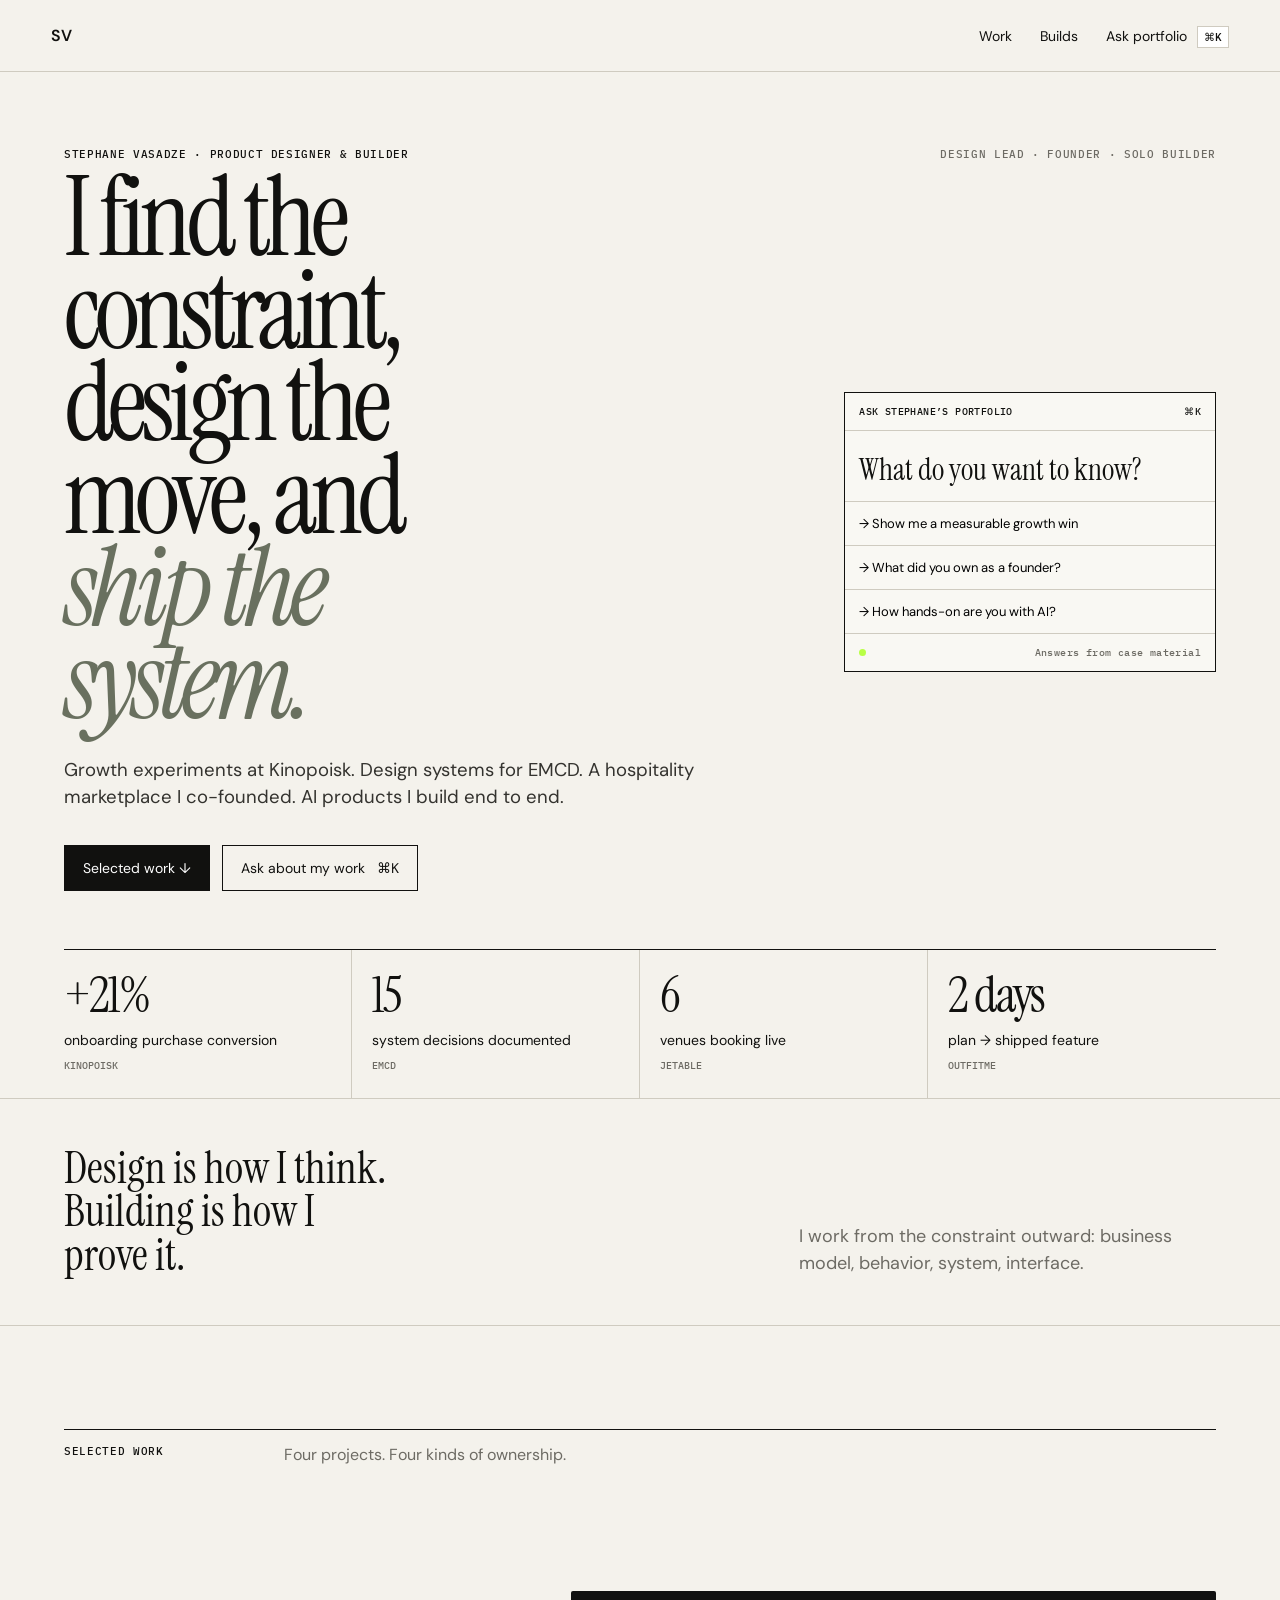
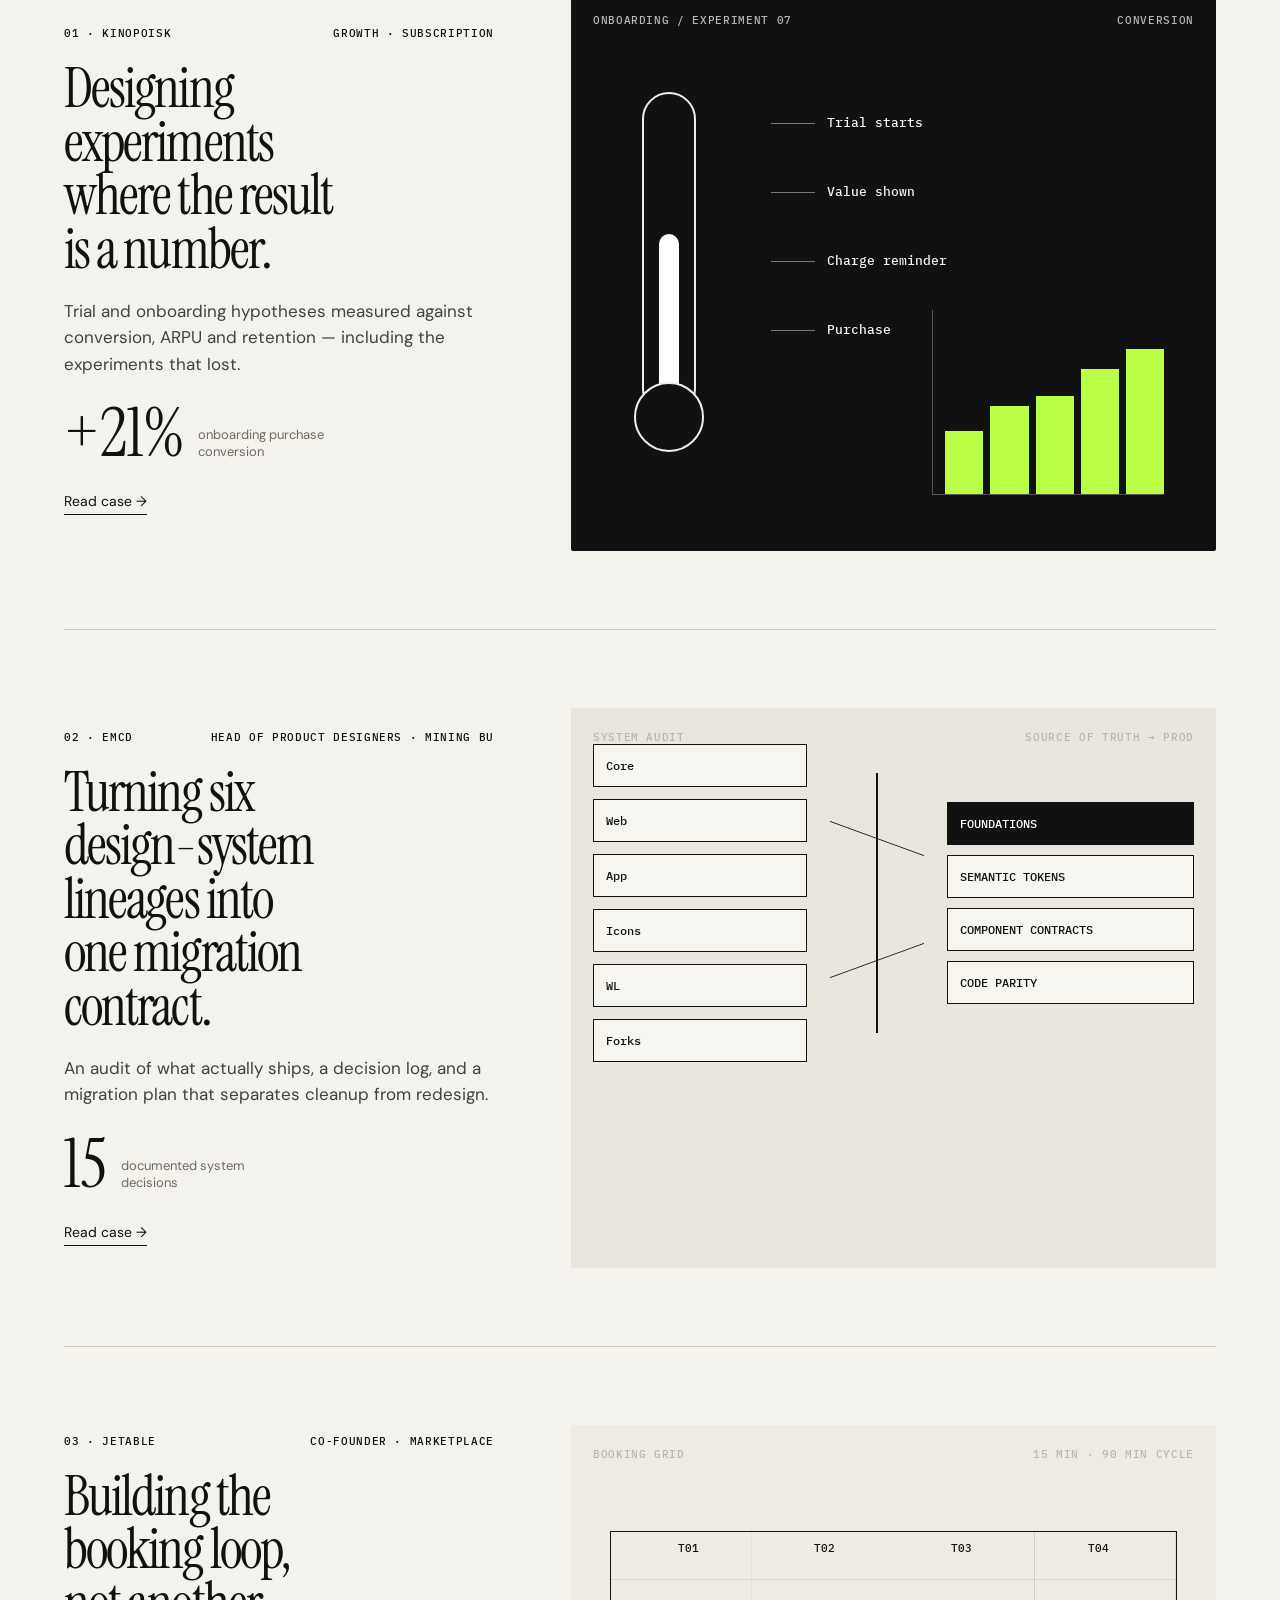
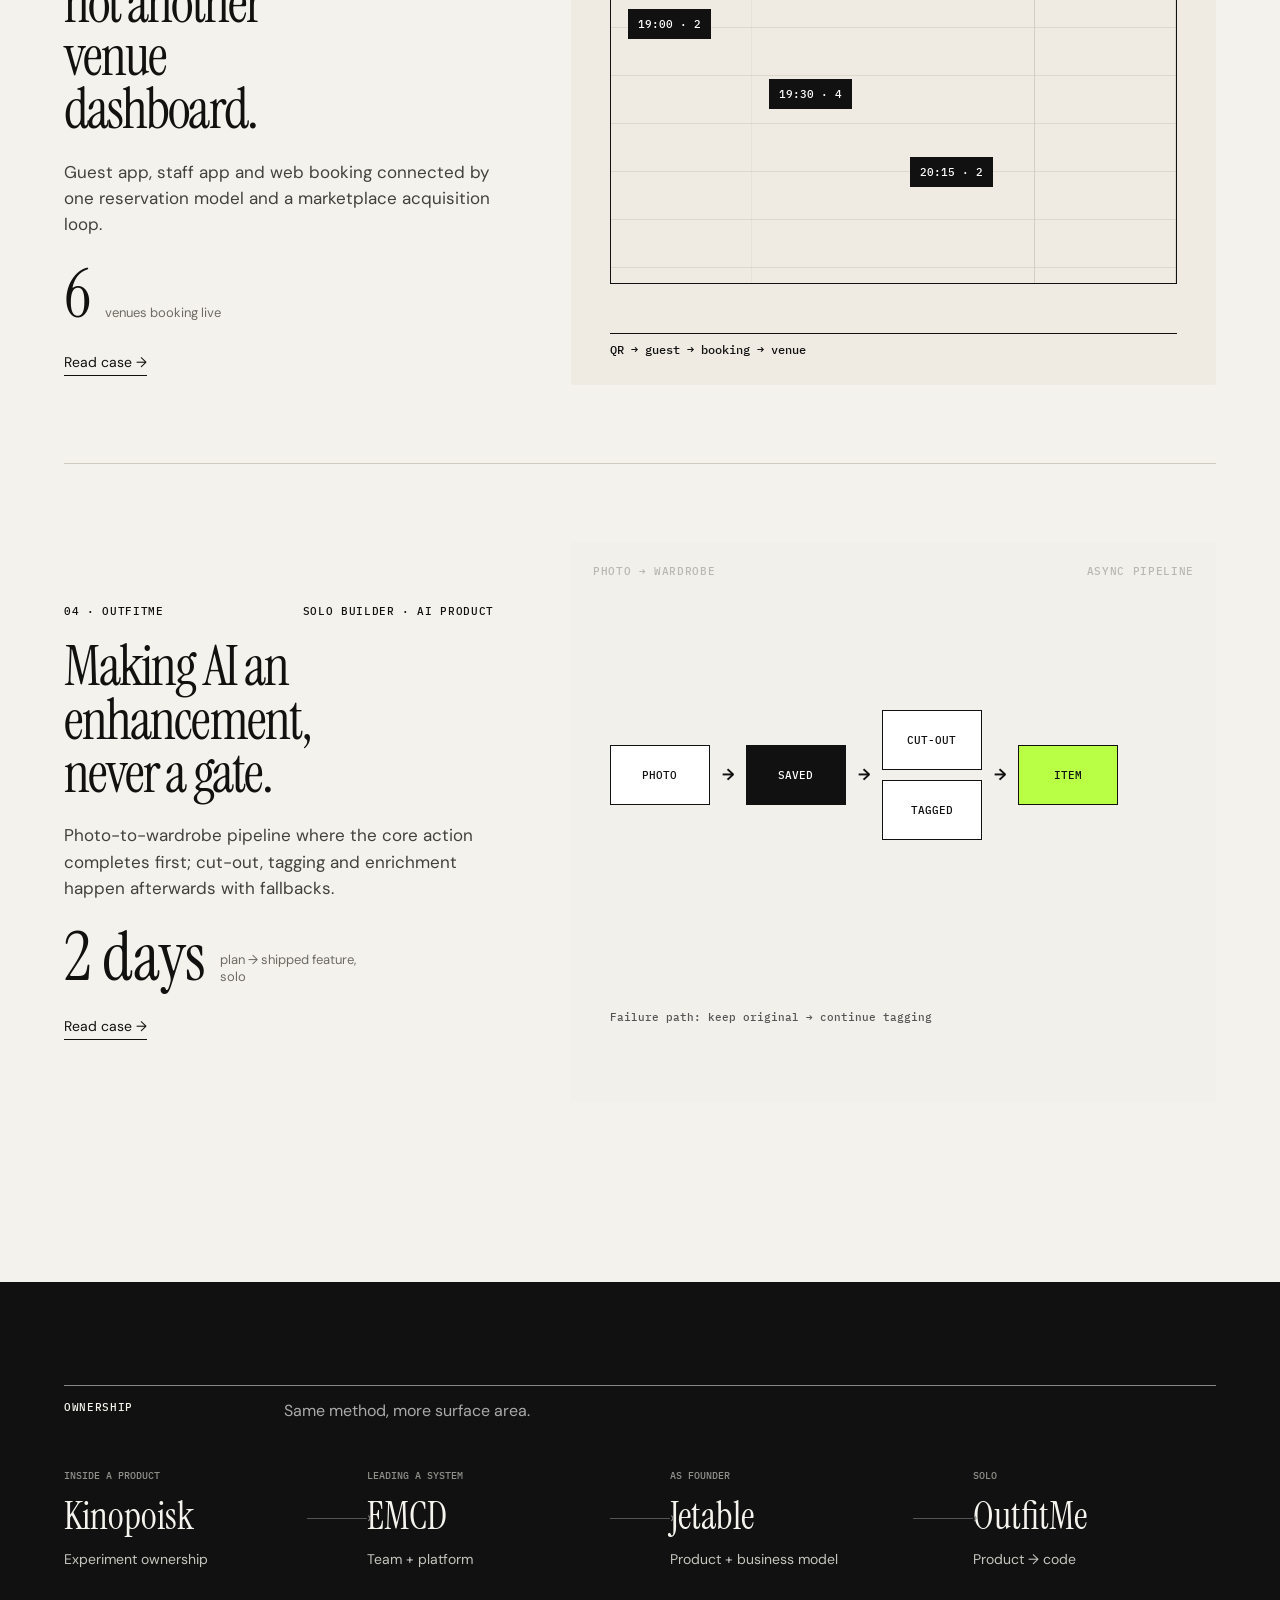
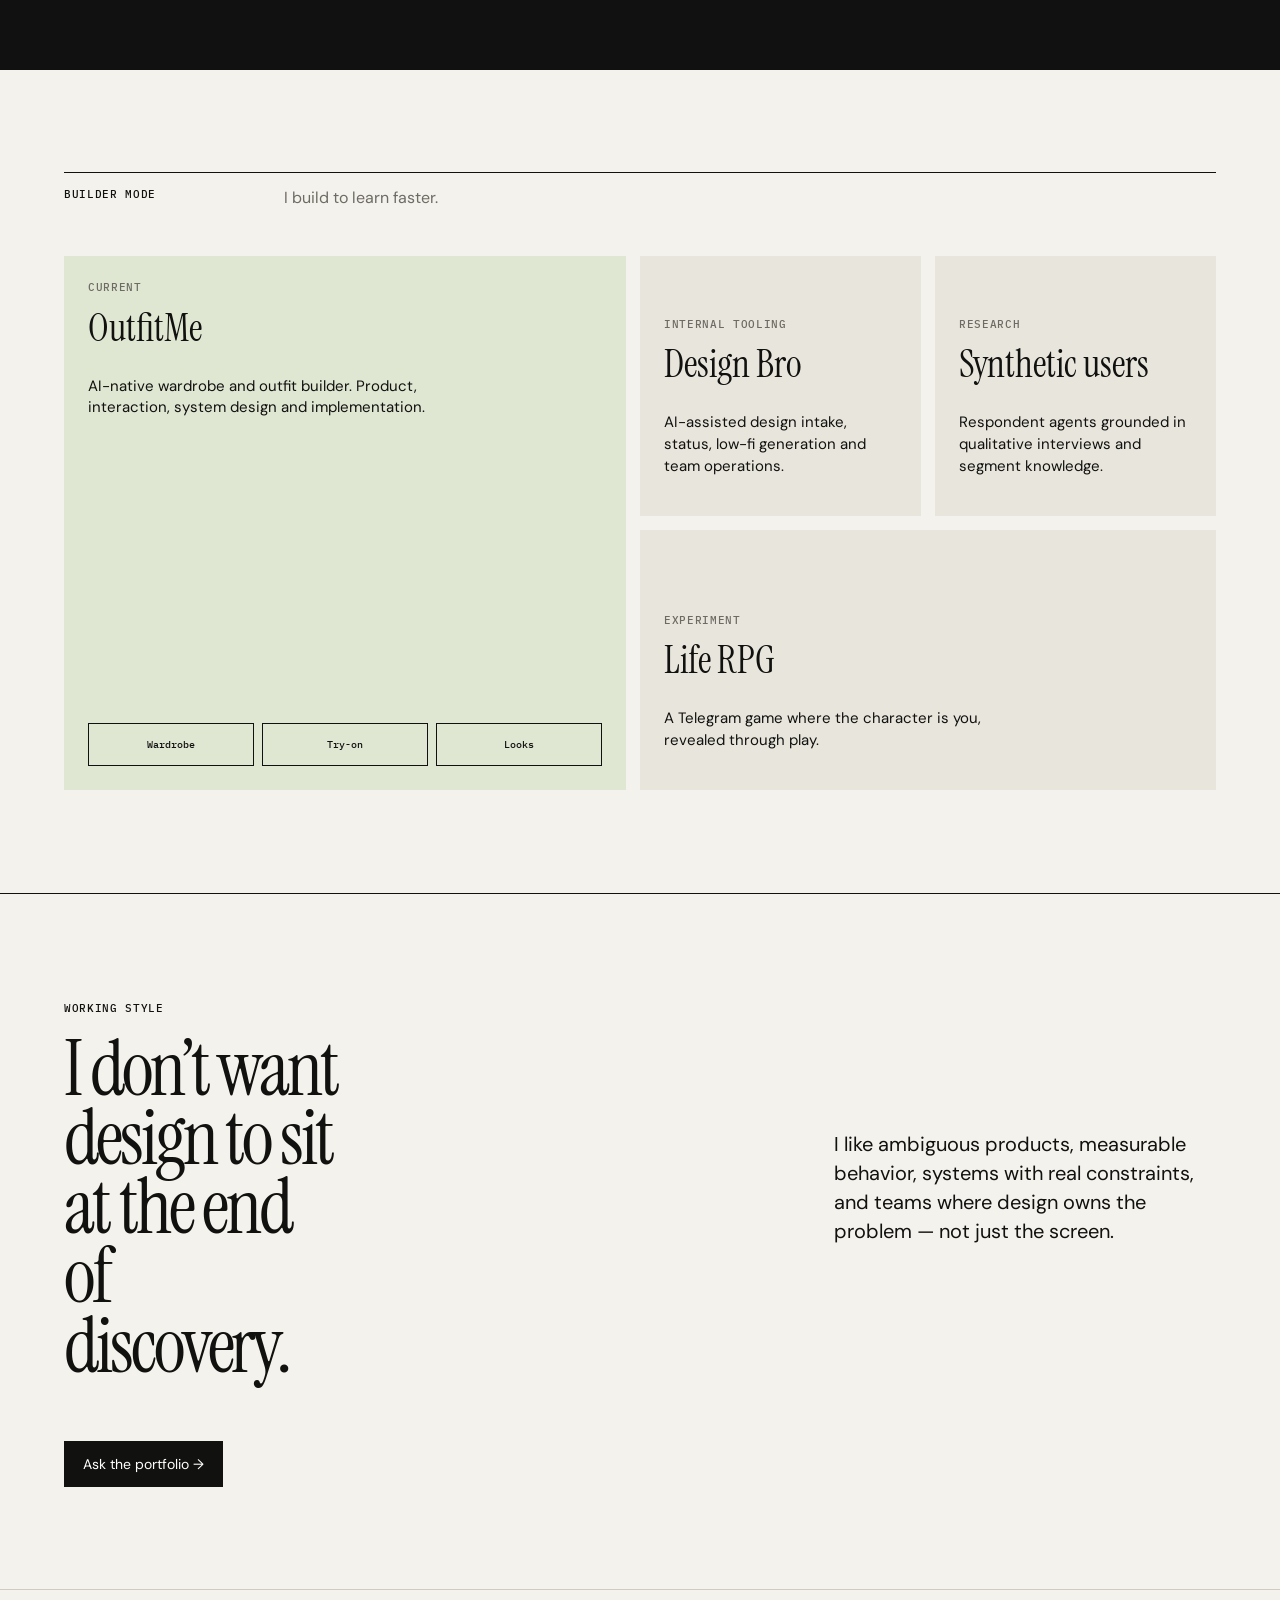
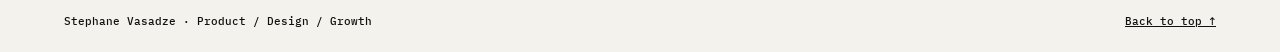
==== commit fe664c4e: "Add first-screen AI command surface and final visual QA" ====
--- a/index.html
+++ b/index.html
@@ -12,9 +12,19 @@
 <main id="main"><section class="hero2">
 <div class="hero2-top"><p class="label">Stephane Vasadze · Product designer & builder</p><p class="availability">Design lead · Founder · Solo builder</p></div>
 <div class="hero2-copy">
-<h1>I turn messy product problems into <em>shipped systems.</em></h1>
+<div class="hero2-message">
+<h1>I find the constraint, design the move, and <em>ship the system.</em></h1>
 <p>Growth experiments at Kinopoisk. Design systems for EMCD. A hospitality marketplace I co-founded. AI products I build end to end.</p>
 <div class="hero-actions"><a class="btn-primary" href="#work">Selected work ↓</a><button class="btn-secondary" data-open-ask>Ask about my work <span>⌘K</span></button></div>
+</div>
+<aside class="hero-command" aria-label="Ask Stephane's portfolio">
+<div class="hero-command-top"><span>ASK STEPHANE’S PORTFOLIO</span><span>⌘K</span></div>
+<p>What do you want to know?</p>
+<button data-open-ask data-prefill="growth">→ Show me a measurable growth win</button>
+<button data-open-ask data-prefill="founder">→ What did you own as a founder?</button>
+<button data-open-ask data-prefill="ai">→ How hands-on are you with AI?</button>
+<div class="hero-command-foot"><i></i><span>Answers from case material</span></div>
+</aside>
 </div>
 <div class="proof-row" aria-label="Selected outcomes">
 <div><strong>+21%</strong><span>onboarding purchase conversion</span><small>Kinopoisk</small></div>
--- a/styles.css
+++ b/styles.css
@@ -22,3 +22,23 @@
 @media(max-width:900px){.hero2-top{flex-direction:column}.proof-row{grid-template-columns:1fr 1fr}.proof-row>div:nth-child(2){border-right:0}.project{grid-template-columns:1fr}.project-media{min-height:480px}.builder-grid{grid-template-columns:1fr 1fr}.build-card.featured{grid-column:1/3;grid-row:auto}.build-card:last-child{grid-column:auto}.ownership-line{grid-template-columns:1fr;gap:20px}.ownership-line i{width:1px;height:26px}.closing2{grid-template-columns:1fr}.sec>.inner{grid-template-columns:1fr}.sec__body--wide{grid-column:auto}.outcome .inner{grid-template-columns:1fr}.case-hero__foot{grid-template-columns:1fr}.case-hero__motif{opacity:.06}}
 @media(max-width:620px){.nav{height:60px}.nav nav>a{display:none}.ask-link kbd{display:none}.hero2{min-height:auto;padding-top:34px}.hero2-top{gap:6px}.hero2 h1{font-size:clamp(56px,16vw,82px);margin-top:60px}.hero2-copy>p{font-size:17px}.hero-actions{display:grid}.proof-row{grid-template-columns:1fr;margin-top:50px}.proof-row>div,.proof-row>div:not(:first-child){padding:16px 0;border-right:0;border-bottom:1px solid var(--line);min-height:auto;grid-template-columns:110px 1fr auto;grid-template-rows:auto;align-items:center;gap:12px}.proof-row strong{font-size:40px}.proof-row span{align-self:center}.intro-band{grid-template-columns:1fr}.section-head{grid-template-columns:1fr;gap:8px}.work,.builder,.ownership,.closing2{padding-top:72px;padding-bottom:72px}.project{padding:56px 0}.project-media{min-height:380px}.project-copy h2{font-size:48px}.project-meta{display:grid;gap:5px}.project-result{align-items:center}.system-map{grid-template-columns:1fr}.merge-lines{display:none}.pipeline{left:4%;right:4%;gap:5px;transform:scale(.82);transform-origin:left center}.pipe-card{min-width:72px;padding:16px 8px}.builder-grid{grid-template-columns:1fr}.build-card.featured,.build-card:last-child{grid-column:auto}.build-card.featured{min-height:380px}.closing2 h2{font-size:58px}.ask-overlay{padding:3vh 10px}.ask-input-wrap input{font-size:18px}.site-head nav li:not(:first-child){display:none}.case-hero{padding-top:42px}.case-hero__thesis{font-size:58px;margin-top:9vh}.case-hero__foot{margin-top:6vh}.case-hero__figure{font-size:76px}.sec{padding-top:58px;padding-bottom:58px}.decisions{grid-template-columns:1fr}.outcome__figure{font-size:90px}.diagram__scroll{padding:18px}.hide-sm{display:none}}
 @media(prefers-reduced-motion:reduce){html{scroll-behavior:auto}*{animation:none!important;transition:none!important}}
+
+main,section,.hero2,.hero2-copy,.proof-row,.work,.project,.project-copy{min-width:0;max-width:100%}
+@media(max-width:620px){
+  .proof-row>div,.proof-row>div:not(:first-child){grid-template-columns:96px minmax(0,1fr);grid-template-rows:auto auto}
+  .proof-row small{grid-column:2;margin-top:2px}
+  .proof-row span{min-width:0}
+  .hero2-copy>p{max-width:100%;overflow-wrap:break-word}
+}
+
+.hero2-copy{display:grid;grid-template-columns:minmax(0,1.3fr) minmax(300px,.7fr);gap:clamp(34px,7vw,110px);align-items:center}
+.hero2-message{min-width:0}.hero2-message h1{max-width:9.6ch}.hero-command{border:1px solid var(--ink);background:#f9f8f3;padding:0;max-width:430px;justify-self:end;width:100%}
+.hero-command-top,.hero-command-foot{display:flex;justify-content:space-between;align-items:center;padding:12px 14px;font:500 10px var(--mono);letter-spacing:.04em}
+.hero-command-top{border-bottom:1px solid var(--line)}.hero-command>p{font:400 30px/1 var(--serif);margin:0;padding:24px 14px 16px}
+.hero-command>button{display:block;width:100%;text-align:left;border:0;border-top:1px solid var(--line);background:transparent;padding:13px 14px;font-size:13px;cursor:pointer}
+.hero-command>button:hover{background:#ece9df}.hero-command-foot{border-top:1px solid var(--line);color:var(--muted)}.hero-command-foot i{width:7px;height:7px;background:var(--accent);border-radius:50%}
+@media(max-width:900px){.hero2-copy{grid-template-columns:1fr}.hero-command{justify-self:start;max-width:560px}}
+@media(max-width:620px){.hero-command{margin-top:12px}.hero-command>p{font-size:25px}.hero-command>button{font-size:12px}}
+
+.hero2-message>p{font-size:clamp(18px,1.45vw,24px);line-height:1.45;max-width:52ch;margin:30px 0 0;color:#34332f}
+@media(max-width:620px){.hero2-message>p{font-size:17px;max-width:100%;overflow-wrap:break-word}}
